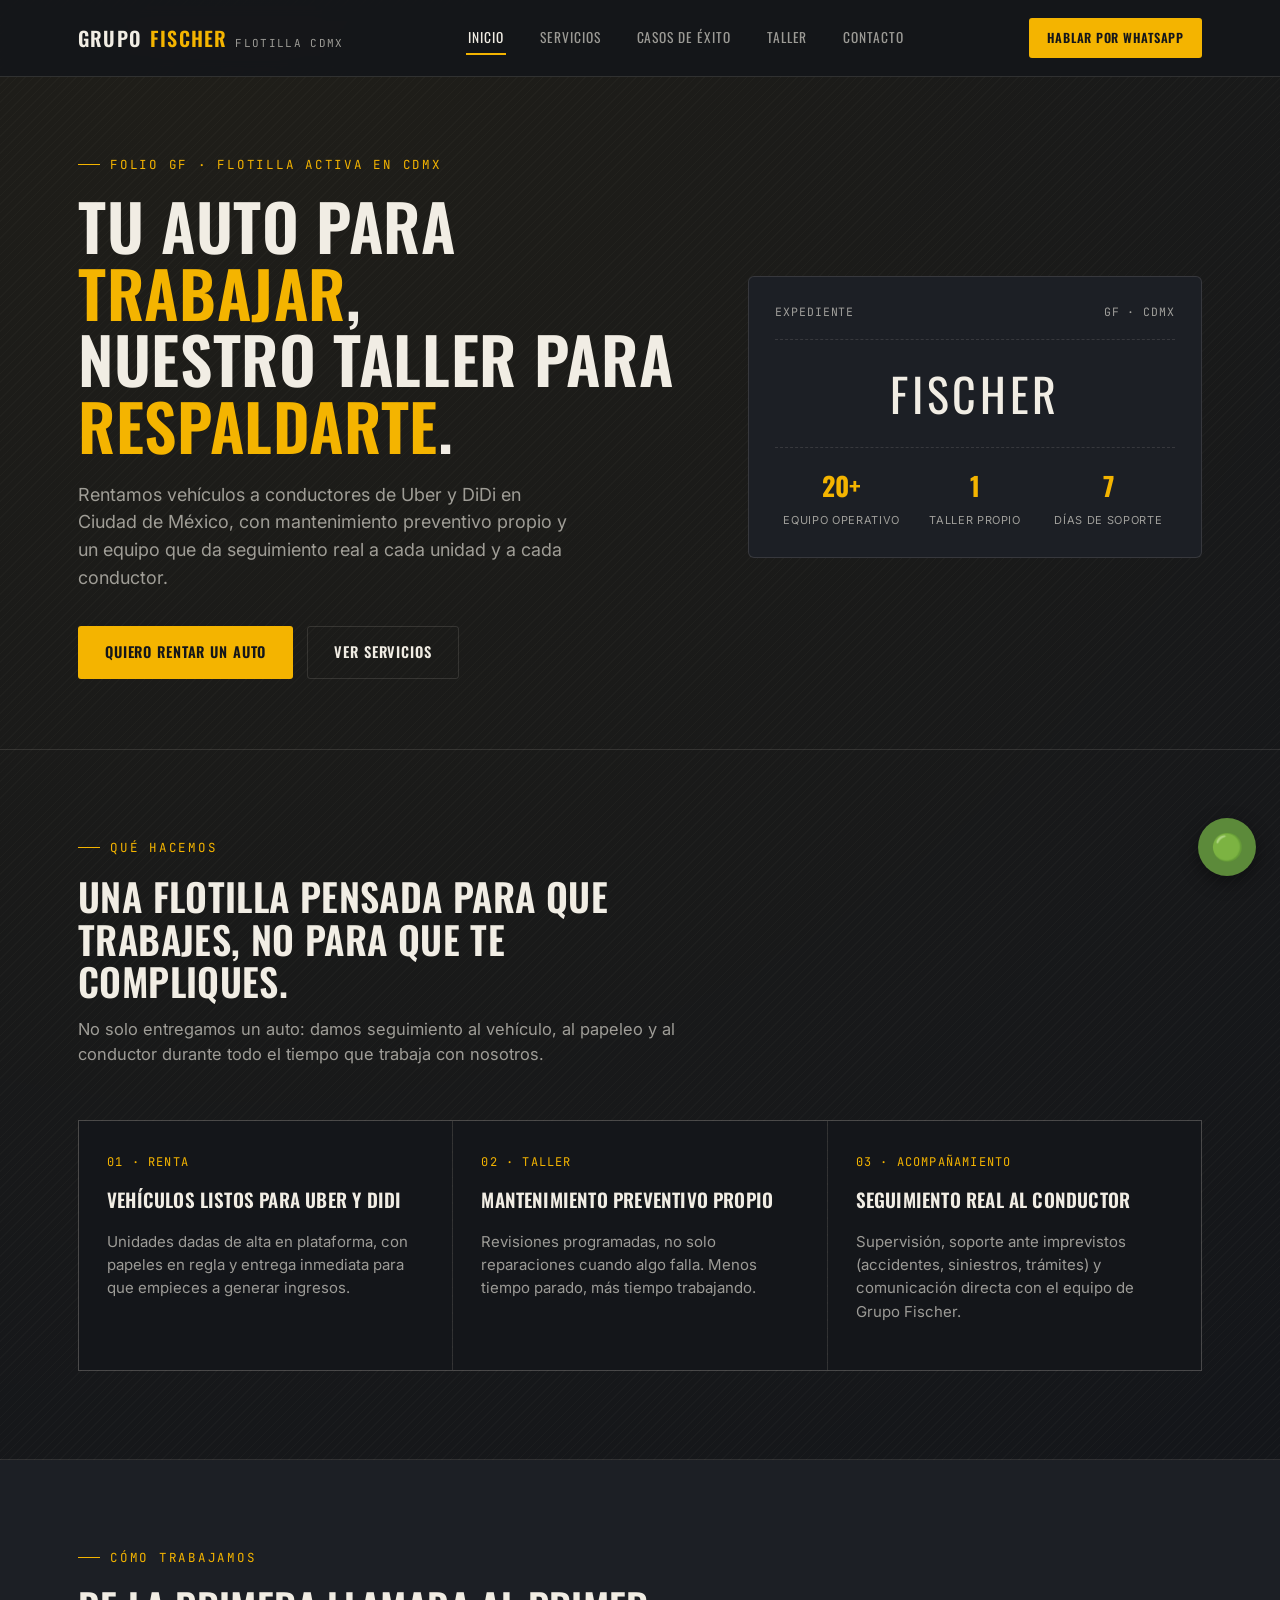
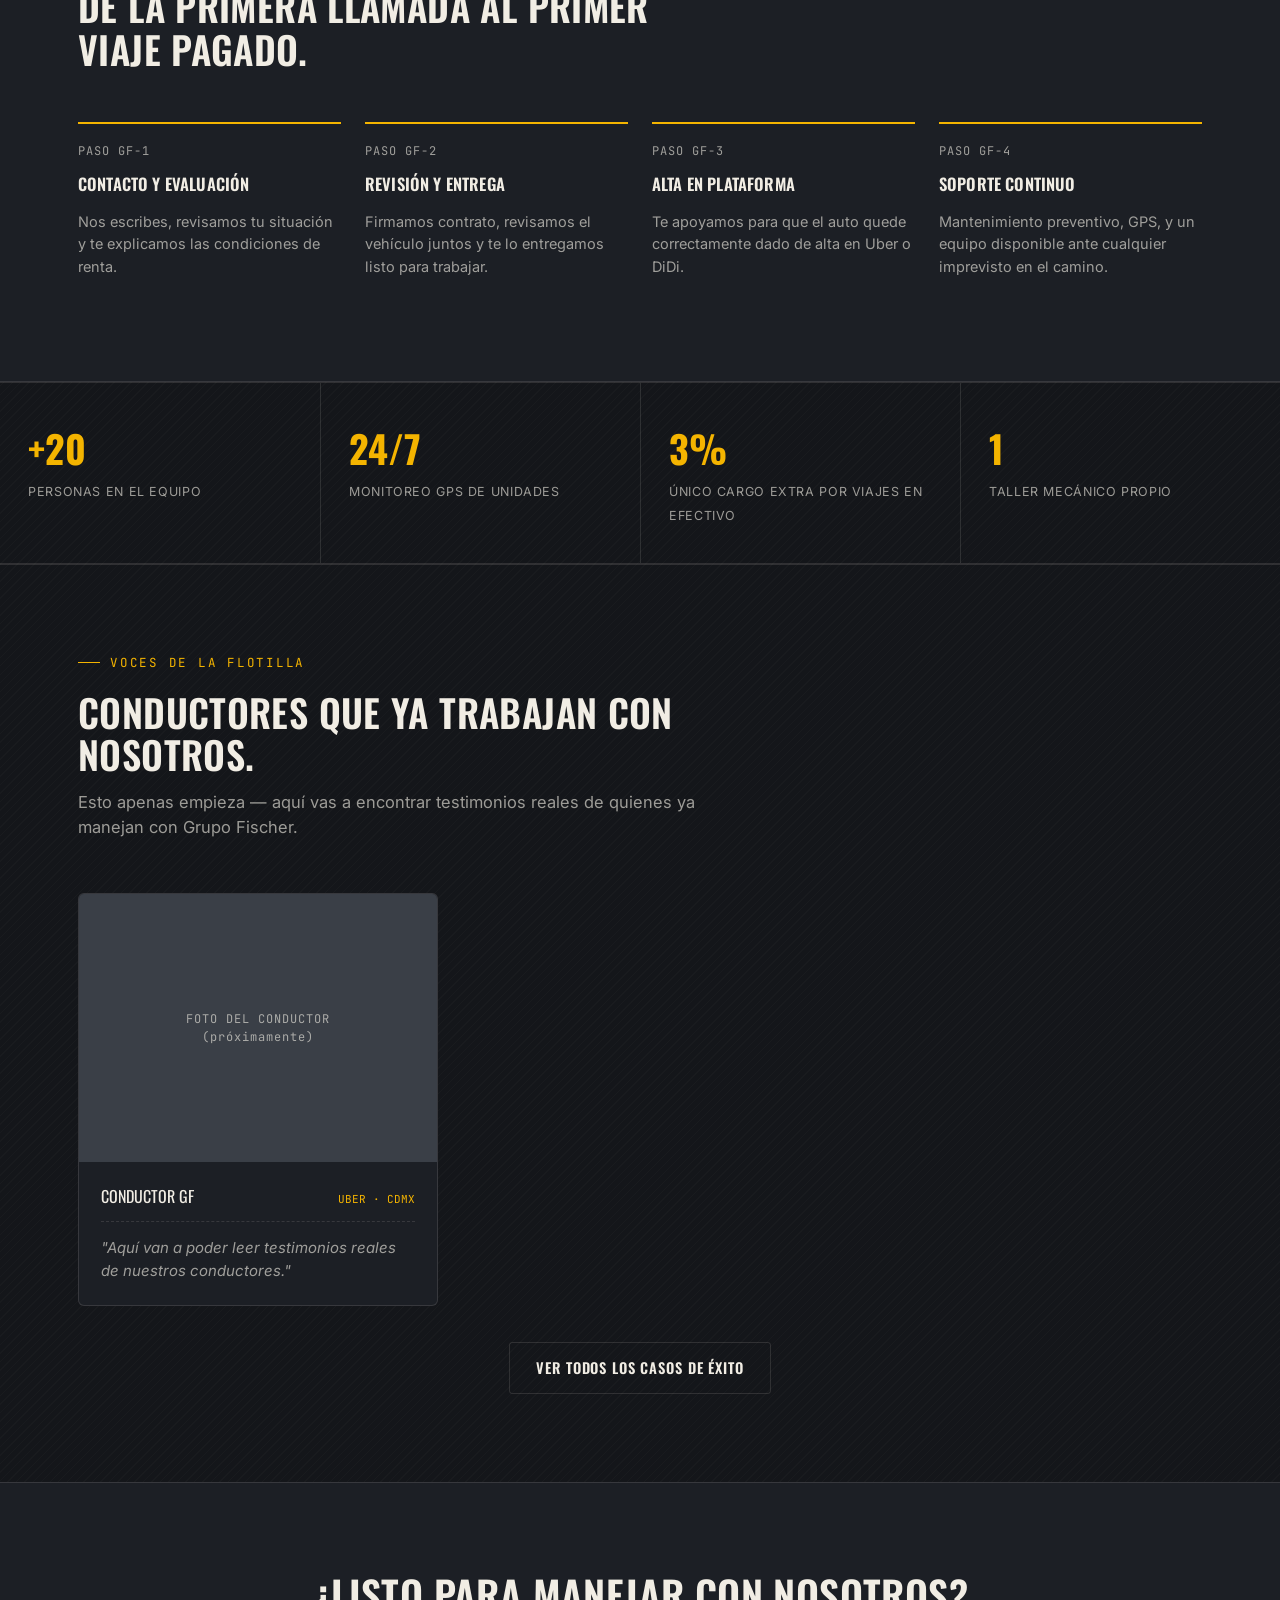
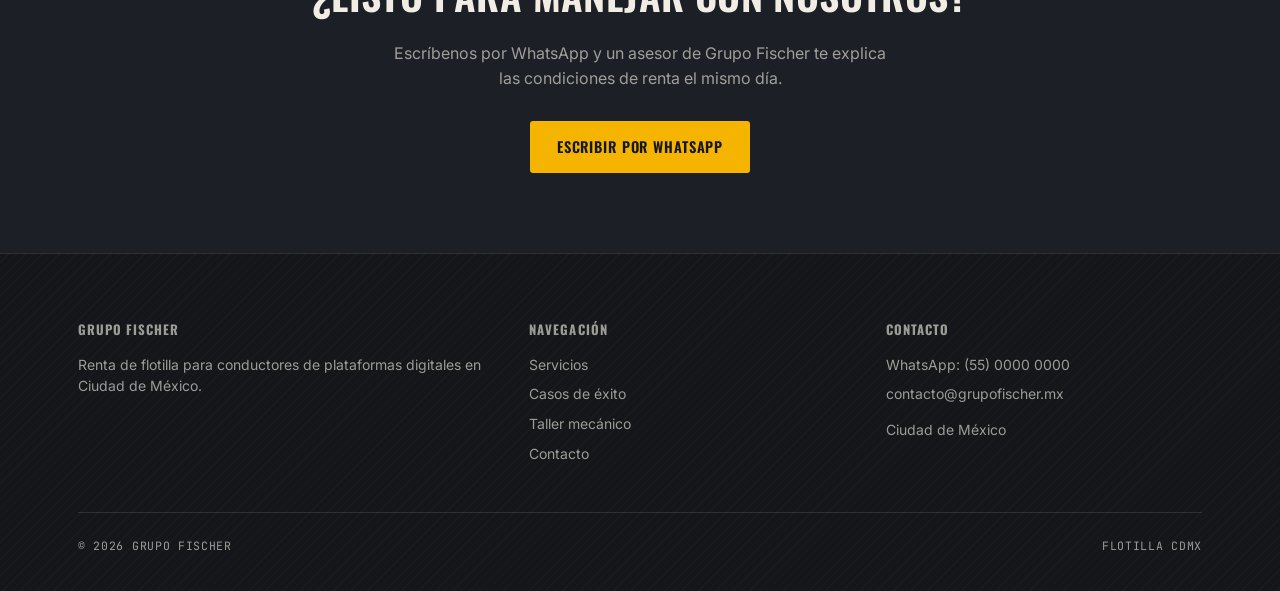
==== index.html @ 579590d5 "Paginas esquema" ====
<!DOCTYPE html>
<html lang="es-MX">
<head>
<meta charset="UTF-8">
<meta name="viewport" content="width=device-width, initial-scale=1.0">
<title>Grupo Fischer — Flotilla para conductores Uber y DiDi en CDMX</title>
<meta name="description" content="Renta de vehículos para conductores de Uber y DiDi en Ciudad de México. Taller mecánico propio, mantenimiento preventivo y acompañamiento real.">
<link rel="preconnect" href="https://fonts.googleapis.com">
<link href="https://fonts.googleapis.com/css2?family=Oswald:wght@500;600;700&family=Inter:wght@400;500;600&family=JetBrains+Mono:wght@400;500&display=swap" rel="stylesheet">
<link rel="stylesheet" href="styles.css">
</head>
<body>

<header class="site-header">
  <div class="wrap">
    <a href="index.html" class="logo">GRUPO <span>FISCHER</span><small>FLOTILLA CDMX</small></a>
    <nav class="main-nav">
      <a href="index.html" aria-current="page">Inicio</a>
      <a href="servicios.html">Servicios</a>
      <a href="casos-exito.html">Casos de éxito</a>
      <a href="taller.html">Taller</a>
      <a href="contacto.html">Contacto</a>
    </nav>
    <div class="nav-cta">
      <a class="btn-wsp-mini" href="https://wa.me/5210000000000" target="_blank" rel="noopener">Hablar por WhatsApp</a>
    </div>
  </div>
</header>

<section class="hero">
  <div class="wrap hero-grid">
    <div>
      <div class="folio">FOLIO GF · FLOTILLA ACTIVA EN CDMX</div>
      <h1>Tu auto para <span class="accent">trabajar</span>,<br>nuestro taller para <span class="accent">respaldarte</span>.</h1>
      <p class="lead">Rentamos vehículos a conductores de Uber y DiDi en Ciudad de México, con mantenimiento preventivo propio y un equipo que da seguimiento real a cada unidad y a cada conductor.</p>
      <div class="hero-cta">
        <a class="btn btn-primario" href="contacto.html">Quiero rentar un auto</a>
        <a class="btn btn-fantasma" href="servicios.html">Ver servicios</a>
      </div>
    </div>
    <div class="placa-visual">
      <div class="placa-top">
        <span>Expediente</span>
        <span>GF · CDMX</span>
      </div>
      <div class="placa-numero">FISCHER</div>
      <div class="placa-stats">
        <div><strong>20+</strong><span>Equipo operativo</span></div>
        <div><strong>1</strong><span>Taller propio</span></div>
        <div><strong>7</strong><span>Días de soporte</span></div>
      </div>
    </div>
  </div>
</section>

<section class="con-borde">
  <div class="wrap">
    <div class="section-head">
      <div class="folio">QUÉ HACEMOS</div>
      <h2>Una flotilla pensada para que trabajes, no para que te compliques.</h2>
      <p>No solo entregamos un auto: damos seguimiento al vehículo, al papeleo y al conductor durante todo el tiempo que trabaja con nosotros.</p>
    </div>
    <div class="grid-servicios">
      <div class="servicio-card">
        <div class="num">01 · RENTA</div>
        <h3>Vehículos listos para Uber y DiDi</h3>
        <p>Unidades dadas de alta en plataforma, con papeles en regla y entrega inmediata para que empieces a generar ingresos.</p>
      </div>
      <div class="servicio-card">
        <div class="num">02 · TALLER</div>
        <h3>Mantenimiento preventivo propio</h3>
        <p>Revisiones programadas, no solo reparaciones cuando algo falla. Menos tiempo parado, más tiempo trabajando.</p>
      </div>
      <div class="servicio-card">
        <div class="num">03 · ACOMPAÑAMIENTO</div>
        <h3>Seguimiento real al conductor</h3>
        <p>Supervisión, soporte ante imprevistos (accidentes, siniestros, trámites) y comunicación directa con el equipo de Grupo Fischer.</p>
      </div>
    </div>
  </div>
</section>

<section class="alt con-borde">
  <div class="wrap">
    <div class="section-head">
      <div class="folio">CÓMO TRABAJAMOS</div>
      <h2>De la primera llamada al primer viaje pagado.</h2>
    </div>
    <div class="pasos">
      <div class="paso">
        <div class="folio-paso">PASO GF-1</div>
        <h3>Contacto y evaluación</h3>
        <p>Nos escribes, revisamos tu situación y te explicamos las condiciones de renta.</p>
      </div>
      <div class="paso">
        <div class="folio-paso">PASO GF-2</div>
        <h3>Revisión y entrega</h3>
        <p>Firmamos contrato, revisamos el vehículo juntos y te lo entregamos listo para trabajar.</p>
      </div>
      <div class="paso">
        <div class="folio-paso">PASO GF-3</div>
        <h3>Alta en plataforma</h3>
        <p>Te apoyamos para que el auto quede correctamente dado de alta en Uber o DiDi.</p>
      </div>
      <div class="paso">
        <div class="folio-paso">PASO GF-4</div>
        <h3>Soporte continuo</h3>
        <p>Mantenimiento preventivo, GPS, y un equipo disponible ante cualquier imprevisto en el camino.</p>
      </div>
    </div>
  </div>
</section>

<section class="con-borde" style="padding:0;">
  <div class="banda-cifras">
    <div><strong>+20</strong><span>Personas en el equipo</span></div>
    <div><strong>24/7</strong><span>Monitoreo GPS de unidades</span></div>
    <div><strong>3%</strong><span>Único cargo extra por viajes en efectivo</span></div>
    <div><strong>1</strong><span>Taller mecánico propio</span></div>
  </div>
</section>

<section>
  <div class="wrap">
    <div class="section-head">
      <div class="folio">VOCES DE LA FLOTILLA</div>
      <h2>Conductores que ya trabajan con nosotros.</h2>
      <p>Esto apenas empieza — aquí vas a encontrar testimonios reales de quienes ya manejan con Grupo Fischer.</p>
    </div>
    <div class="grid-expedientes">
      <div class="expediente">
        <div class="foto">FOTO DEL CONDUCTOR<br>(próximamente)</div>
        <div class="datos">
          <div class="ficha-top">
            <span class="nombre">Conductor GF</span>
            <span class="meta">Uber · CDMX</span>
          </div>
          <blockquote>"Aquí van a poder leer testimonios reales de nuestros conductores."</blockquote>
        </div>
      </div>
    </div>
    <div style="text-align:center; margin-top:36px;">
      <a class="btn btn-fantasma" href="casos-exito.html">Ver todos los casos de éxito</a>
    </div>
  </div>
</section>

<section class="cta-final">
  <div class="wrap">
    <h2>¿Listo para manejar con nosotros?</h2>
    <p>Escríbenos por WhatsApp y un asesor de Grupo Fischer te explica las condiciones de renta el mismo día.</p>
    <a class="btn btn-primario" href="https://wa.me/5210000000000" target="_blank" rel="noopener">Escribir por WhatsApp</a>
  </div>
</section>

<footer class="site-footer">
  <div class="wrap">
    <div class="footer-grid">
      <div>
        <h4>Grupo Fischer</h4>
        <p>Renta de flotilla para conductores de plataformas digitales en Ciudad de México.</p>
      </div>
      <div>
        <h4>Navegación</h4>
        <a href="servicios.html">Servicios</a>
        <a href="casos-exito.html">Casos de éxito</a>
        <a href="taller.html">Taller mecánico</a>
        <a href="contacto.html">Contacto</a>
      </div>
      <div>
        <h4>Contacto</h4>
        <a href="https://wa.me/5210000000000" target="_blank" rel="noopener">WhatsApp: (55) 0000 0000</a>
        <a href="mailto:contacto@grupofischer.mx">contacto@grupofischer.mx</a>
        <p>Ciudad de México</p>
      </div>
    </div>
    <div class="footer-bottom">
      <span>© 2026 Grupo Fischer</span>
      <span>Flotilla CDMX</span>
    </div>
  </div>
</footer>

<a class="wsp-flotante" href="https://wa.me/5210000000000" target="_blank" rel="noopener" aria-label="Escribir por WhatsApp">🟢</a>

</body>
</html>
---- styles.css ----
/* ===== Grupo Fischer — estilos compartidos ===== */

:root{
  --asfalto: #14161A;
  --asfalto-2: #1C1F25;
  --metal: #3A3F47;
  --metal-claro: #565C66;
  --hueso: #F1EDE4;
  --hueso-op: rgba(241,237,228,0.62);
  --amarillo: #F4B400;
  --amarillo-op: rgba(244,180,0,0.14);
  --rojo: #C0392B;
  --verde-ok: #5C8A3A;
  --linea: rgba(241,237,228,0.12);

  --display: "Oswald", "Arial Narrow", sans-serif;
  --body: "Inter", system-ui, sans-serif;
  --mono: "JetBrains Mono", "Courier New", monospace;
}

*{ box-sizing: border-box; }
html{ scroll-behavior: smooth; }

body{
  margin:0;
  background: var(--asfalto);
  color: var(--hueso);
  font-family: var(--body);
  line-height: 1.55;
  -webkit-font-smoothing: antialiased;
}

img{ max-width:100%; display:block; }
a{ color:inherit; text-decoration:none; }

::selection{ background: var(--amarillo); color: var(--asfalto); }

:focus-visible{
  outline: 2px solid var(--amarillo);
  outline-offset: 3px;
}

@media (prefers-reduced-motion: reduce){
  *{ animation-duration: 0.001ms !important; animation-iteration-count: 1 !important; transition-duration: 0.001ms !important; scroll-behavior: auto !important; }
}

.wrap{
  max-width: 1180px;
  margin: 0 auto;
  padding: 0 28px;
}

/* ---------- Textura de fondo tipo asfalto ---------- */
body{
  background-image:
    radial-gradient(circle at 18% 0%, rgba(244,180,0,0.05), transparent 45%),
    repeating-linear-gradient(135deg, rgba(255,255,255,0.018) 0px, rgba(255,255,255,0.018) 1px, transparent 1px, transparent 6px);
}

/* ---------- Header ---------- */
.site-header{
  position: sticky;
  top:0;
  z-index: 50;
  background: rgba(20,22,26,0.88);
  backdrop-filter: blur(8px);
  border-bottom: 1px solid var(--linea);
}
.site-header .wrap{
  display:flex;
  align-items:center;
  justify-content:space-between;
  height: 76px;
}
.logo{
  font-family: var(--display);
  text-transform: uppercase;
  font-size: 20px;
  letter-spacing: 0.06em;
  font-weight: 600;
  display:flex;
  align-items:baseline;
  gap:8px;
}
.logo span{
  color: var(--amarillo);
}
.logo small{
  font-family: var(--mono);
  font-size: 11px;
  color: var(--hueso-op);
  letter-spacing: 0.12em;
  font-weight: 400;
}
nav.main-nav{
  display:flex;
  gap: 32px;
}
nav.main-nav a{
  font-family: var(--display);
  text-transform: uppercase;
  font-size: 13.5px;
  letter-spacing: 0.07em;
  color: var(--hueso-op);
  padding: 6px 2px;
  border-bottom: 2px solid transparent;
  transition: color .15s, border-color .15s;
}
nav.main-nav a:hover,
nav.main-nav a[aria-current="page"]{
  color: var(--hueso);
  border-color: var(--amarillo);
}
.nav-cta{
  display:flex;
  align-items:center;
}
.btn-wsp-mini{
  font-family: var(--display);
  text-transform: uppercase;
  font-size: 12.5px;
  letter-spacing: 0.06em;
  background: var(--amarillo);
  color: var(--asfalto);
  padding: 10px 18px;
  border-radius: 3px;
  font-weight: 600;
  white-space: nowrap;
}
.btn-wsp-mini:hover{ background: #ffc933; }
.nav-toggle{ display:none; }

@media (max-width: 880px){
  nav.main-nav{ display:none; }
  .nav-toggle{
    display:flex;
    background:none;
    border:1px solid var(--linea);
    color: var(--hueso);
    padding: 8px 12px;
    font-family: var(--mono);
    font-size: 12px;
    border-radius: 3px;
  }
}

/* ---------- Botones generales ---------- */
.btn{
  display:inline-flex;
  align-items:center;
  gap:10px;
  font-family: var(--display);
  text-transform: uppercase;
  letter-spacing: 0.06em;
  font-size: 14.5px;
  font-weight: 600;
  padding: 14px 26px;
  border-radius: 3px;
  border: 1px solid transparent;
  cursor:pointer;
}
.btn-primario{
  background: var(--amarillo);
  color: var(--asfalto);
}
.btn-primario:hover{ background: #ffc933; }
.btn-fantasma{
  border-color: var(--linea);
  color: var(--hueso);
  background: transparent;
}
.btn-fantasma:hover{ border-color: var(--hueso-op); }

/* ---------- Eyebrow / folios ---------- */
.folio{
  font-family: var(--mono);
  font-size: 12.5px;
  letter-spacing: 0.14em;
  text-transform: uppercase;
  color: var(--amarillo);
  display:flex;
  align-items:center;
  gap: 10px;
  margin-bottom: 18px;
}
.folio::before{
  content:"";
  width: 22px;
  height: 1px;
  background: var(--amarillo);
}

h1,h2,h3{
  font-family: var(--display);
  text-transform: uppercase;
  letter-spacing: 0.01em;
  margin:0;
  font-weight: 600;
}

/* ---------- Hero tipo placa ---------- */
.hero{
  padding: 78px 0 70px;
  border-bottom: 1px solid var(--linea);
  position:relative;
  overflow:hidden;
}
.hero-grid{
  display:grid;
  grid-template-columns: 1.15fr 0.85fr;
  gap: 56px;
  align-items:center;
}
.hero h1{
  font-size: clamp(38px, 5.4vw, 64px);
  line-height: 1.04;
}
.hero h1 .accent{ color: var(--amarillo); }
.hero p.lead{
  margin-top: 22px;
  font-size: 18px;
  color: var(--hueso-op);
  max-width: 46ch;
}
.hero-cta{
  display:flex;
  gap:14px;
  margin-top: 34px;
  flex-wrap: wrap;
}

.placa-visual{
  background: var(--asfalto-2);
  border: 1px solid var(--linea);
  border-radius: 6px;
  padding: 26px;
  position: relative;
}
.placa-visual .placa-top{
  display:flex;
  justify-content:space-between;
  font-family: var(--mono);
  font-size: 11.5px;
  color: var(--hueso-op);
  letter-spacing: 0.08em;
  margin-bottom: 18px;
  text-transform: uppercase;
}
.placa-numero{
  font-family: var(--display);
  font-size: 46px;
  letter-spacing: 0.08em;
  color: var(--hueso);
  border-top: 1px dashed var(--linea);
  border-bottom: 1px dashed var(--linea);
  padding: 18px 0;
  text-align:center;
}
.placa-stats{
  display:grid;
  grid-template-columns: repeat(3,1fr);
  margin-top: 18px;
  gap: 0;
}
.placa-stats div{
  text-align:center;
  padding: 0 6px;
}
.placa-stats strong{
  display:block;
  font-family: var(--display);
  font-size: 26px;
  color: var(--amarillo);
}
.placa-stats span{
  font-size: 11px;
  text-transform: uppercase;
  letter-spacing: 0.06em;
  color: var(--hueso-op);
}

@media (max-width: 900px){
  .hero-grid{ grid-template-columns: 1fr; }
}

/* ---------- Secciones generales ---------- */
section{ padding: 88px 0; }
section.con-borde{ border-bottom: 1px solid var(--linea); }
.section-head{
  max-width: 640px;
  margin-bottom: 52px;
}
.section-head h2{
  font-size: clamp(28px, 3.4vw, 38px);
  line-height: 1.12;
}
.section-head p{
  color: var(--hueso-op);
  margin-top: 14px;
  font-size: 16.5px;
}
.alt{ background: var(--asfalto-2); }

/* ---------- Tarjetas de servicio ---------- */
.grid-servicios{
  display:grid;
  grid-template-columns: repeat(3, 1fr);
  gap: 1px;
  background: var(--linea);
  border: 1px solid var(--linea);
}
.servicio-card{
  background: var(--asfalto);
  padding: 32px 28px;
}
.servicio-card .num{
  font-family: var(--mono);
  font-size: 12px;
  color: var(--amarillo);
  letter-spacing: 0.1em;
}
.servicio-card h3{
  font-size: 19px;
  margin-top: 14px;
  margin-bottom: 12px;
}
.servicio-card p{
  color: var(--hueso-op);
  font-size: 15px;
}
@media (max-width: 880px){
  .grid-servicios{ grid-template-columns: 1fr; }
}

/* ---------- Proceso / pasos ---------- */
.pasos{
  display:grid;
  grid-template-columns: repeat(4, 1fr);
  gap: 24px;
}
.paso{
  border-top: 2px solid var(--amarillo);
  padding-top: 18px;
}
.paso .folio-paso{
  font-family: var(--mono);
  font-size: 12px;
  color: var(--hueso-op);
  letter-spacing: 0.08em;
}
.paso h3{
  font-size: 16.5px;
  margin: 10px 0 8px;
}
.paso p{ color: var(--hueso-op); font-size: 14.5px; }
@media (max-width: 900px){
  .pasos{ grid-template-columns: 1fr 1fr; }
}
@media (max-width: 560px){
  .pasos{ grid-template-columns: 1fr; }
}

/* ---------- Expedientes / testimonios ---------- */
.grid-expedientes{
  display:grid;
  grid-template-columns: repeat(3, 1fr);
  gap: 22px;
}
.expediente{
  background: var(--asfalto-2);
  border: 1px solid var(--linea);
  border-radius: 6px;
  overflow:hidden;
}
.expediente .foto{
  aspect-ratio: 4/3;
  background: var(--metal);
  display:flex;
  align-items:center;
  justify-content:center;
  color: var(--hueso-op);
  font-family: var(--mono);
  font-size: 12px;
  letter-spacing: 0.08em;
  text-align:center;
  padding: 16px;
}
.expediente .datos{
  padding: 22px;
}
.expediente .ficha-top{
  display:flex;
  justify-content:space-between;
  align-items:baseline;
  border-bottom: 1px dashed var(--linea);
  padding-bottom: 12px;
  margin-bottom: 14px;
}
.expediente .nombre{
  font-family: var(--display);
  text-transform: uppercase;
  font-size: 16px;
}
.expediente .meta{
  font-family: var(--mono);
  font-size: 11px;
  color: var(--amarillo);
  text-transform: uppercase;
}
.expediente blockquote{
  margin:0;
  font-size: 15px;
  color: var(--hueso-op);
  font-style: italic;
}
.expediente .km{
  margin-top: 16px;
  display:flex;
  gap: 18px;
  font-family: var(--mono);
  font-size: 11px;
  color: var(--hueso-op);
  text-transform: uppercase;
}
.expediente .km strong{
  display:block;
  color: var(--hueso);
  font-family: var(--body);
  font-size: 14px;
  text-transform: none;
}
@media (max-width: 980px){
  .grid-expedientes{ grid-template-columns: 1fr 1fr; }
}
@media (max-width: 640px){
  .grid-expedientes{ grid-template-columns: 1fr; }
}

/* ---------- Caja para subir video (placeholder funcional) ---------- */
.caja-video{
  margin-top: 56px;
  border: 1px dashed var(--linea);
  border-radius: 6px;
  padding: 40px;
  display:grid;
  grid-template-columns: 1fr auto;
  gap: 28px;
  align-items:center;
  background: var(--amarillo-op);
}
.caja-video h3{ font-size: 18px; margin-bottom:10px; }
.caja-video p{ color: var(--hueso-op); font-size: 14.5px; max-width: 56ch; }
@media (max-width: 760px){
  .caja-video{ grid-template-columns: 1fr; }
}

/* ---------- Banda de cifras ---------- */
.banda-cifras{
  display:grid;
  grid-template-columns: repeat(4,1fr);
  border-top: 1px solid var(--linea);
  border-bottom: 1px solid var(--linea);
}
.banda-cifras div{
  padding: 36px 28px;
  border-left: 1px solid var(--linea);
}
.banda-cifras div:first-child{ border-left:none; }
.banda-cifras strong{
  display:block;
  font-family: var(--display);
  font-size: 38px;
  color: var(--amarillo);
}
.banda-cifras span{
  font-size: 12.5px;
  text-transform: uppercase;
  letter-spacing: 0.05em;
  color: var(--hueso-op);
}
@media (max-width: 880px){
  .banda-cifras{ grid-template-columns: 1fr 1fr; }
  .banda-cifras div:nth-child(odd){ border-left:none; }
}

/* ---------- Niveles de taller ---------- */
.niveles-taller{
  display:flex;
  flex-direction:column;
  border: 1px solid var(--linea);
  border-radius: 6px;
  overflow: hidden;
}
.nivel{
  display:grid;
  grid-template-columns: 140px 1fr 1fr;
  gap: 24px;
  padding: 26px 28px;
  border-bottom: 1px solid var(--linea);
  align-items:start;
}
.nivel:last-child{ border-bottom:none; }
.nivel .codigo{
  font-family: var(--mono);
  color: var(--amarillo);
  font-size: 13px;
  letter-spacing: 0.08em;
}
.nivel h3{ font-size: 16.5px; margin-bottom: 6px; }
.nivel p{ color: var(--hueso-op); font-size: 14.5px; }
@media (max-width: 760px){
  .nivel{ grid-template-columns: 1fr; gap:8px; }
}

/* ---------- CTA final ---------- */
.cta-final{
  background: var(--asfalto-2);
  border-top: 1px solid var(--linea);
  padding: 80px 0;
  text-align:center;
}
.cta-final h2{ font-size: clamp(26px,4vw,40px); }
.cta-final p{ color: var(--hueso-op); margin: 16px auto 30px; max-width: 50ch; }

/* ---------- Footer ---------- */
footer.site-footer{
  border-top: 1px solid var(--linea);
  padding: 48px 0 36px;
}
.footer-grid{
  display:grid;
  grid-template-columns: 1.3fr 1fr 1fr;
  gap: 40px;
}
.footer-grid h4{
  font-family: var(--display);
  text-transform: uppercase;
  font-size: 13px;
  letter-spacing: 0.08em;
  color: var(--hueso-op);
  margin-bottom: 14px;
}
.footer-grid p, .footer-grid a{
  font-size: 14px;
  color: var(--hueso-op);
  display:block;
  margin-bottom: 8px;
}
.footer-grid a:hover{ color: var(--amarillo); }
.footer-bottom{
  margin-top: 40px;
  padding-top: 24px;
  border-top: 1px solid var(--linea);
  display:flex;
  justify-content:space-between;
  font-family: var(--mono);
  font-size: 11.5px;
  color: var(--hueso-op);
  text-transform: uppercase;
  letter-spacing: 0.06em;
}
@media (max-width: 760px){
  .footer-grid{ grid-template-columns: 1fr; }
  .footer-bottom{ flex-direction:column; gap:8px; }
}

/* ---------- Botón WhatsApp flotante ---------- */
.wsp-flotante{
  position: fixed;
  bottom: 24px;
  right: 24px;
  background: var(--verde-ok);
  color: #fff;
  width: 58px;
  height:58px;
  border-radius: 50%;
  display:flex;
  align-items:center;
  justify-content:center;
  box-shadow: 0 6px 18px rgba(0,0,0,0.4);
  z-index: 60;
  font-size: 26px;
}
.wsp-flotante:hover{ filter: brightness(1.08); }

/* ---------- Formulario contacto ---------- */
.form-contacto{
  display:grid;
  gap: 18px;
  max-width: 560px;
}
.campo{ display:flex; flex-direction:column; gap:8px; }
.campo label{
  font-family: var(--mono);
  font-size: 11.5px;
  text-transform: uppercase;
  letter-spacing: 0.08em;
  color: var(--hueso-op);
}
.campo input, .campo select, .campo textarea{
  background: var(--asfalto-2);
  border: 1px solid var(--linea);
  border-radius: 3px;
  padding: 13px 14px;
  color: var(--hueso);
  font-family: var(--body);
  font-size: 15px;
}
.campo input:focus, .campo select:focus, .campo textarea:focus{
  border-color: var(--amarillo);
}
.campo textarea{ resize: vertical; min-height: 110px; }

.dos-col{
  display:grid;
  grid-template-columns: 1fr 1fr;
  gap: 56px;
  align-items:start;
}
@media (max-width: 880px){
  .dos-col{ grid-template-columns: 1fr; gap: 40px; }
}

.lista-check{
  list-style:none;
  margin: 0; padding:0;
  display:grid;
  gap: 14px;
}
.lista-check li{
  display:flex;
  gap: 12px;
  font-size: 15px;
  color: var(--hueso-op);
}
.lista-check li::before{
  content:"✓";
  color: var(--amarillo);
  font-weight:700;
  flex-shrink:0;
}

.mini-mapa{
  border: 1px solid var(--linea);
  border-radius: 6px;
  background: var(--asfalto-2);
  padding: 22px;
  font-family: var(--mono);
  font-size: 13px;
  color: var(--hueso-op);
}
.mini-mapa strong{ color: var(--hueso); display:block; margin-bottom: 6px; font-family: var(--body); font-size: 15px;}
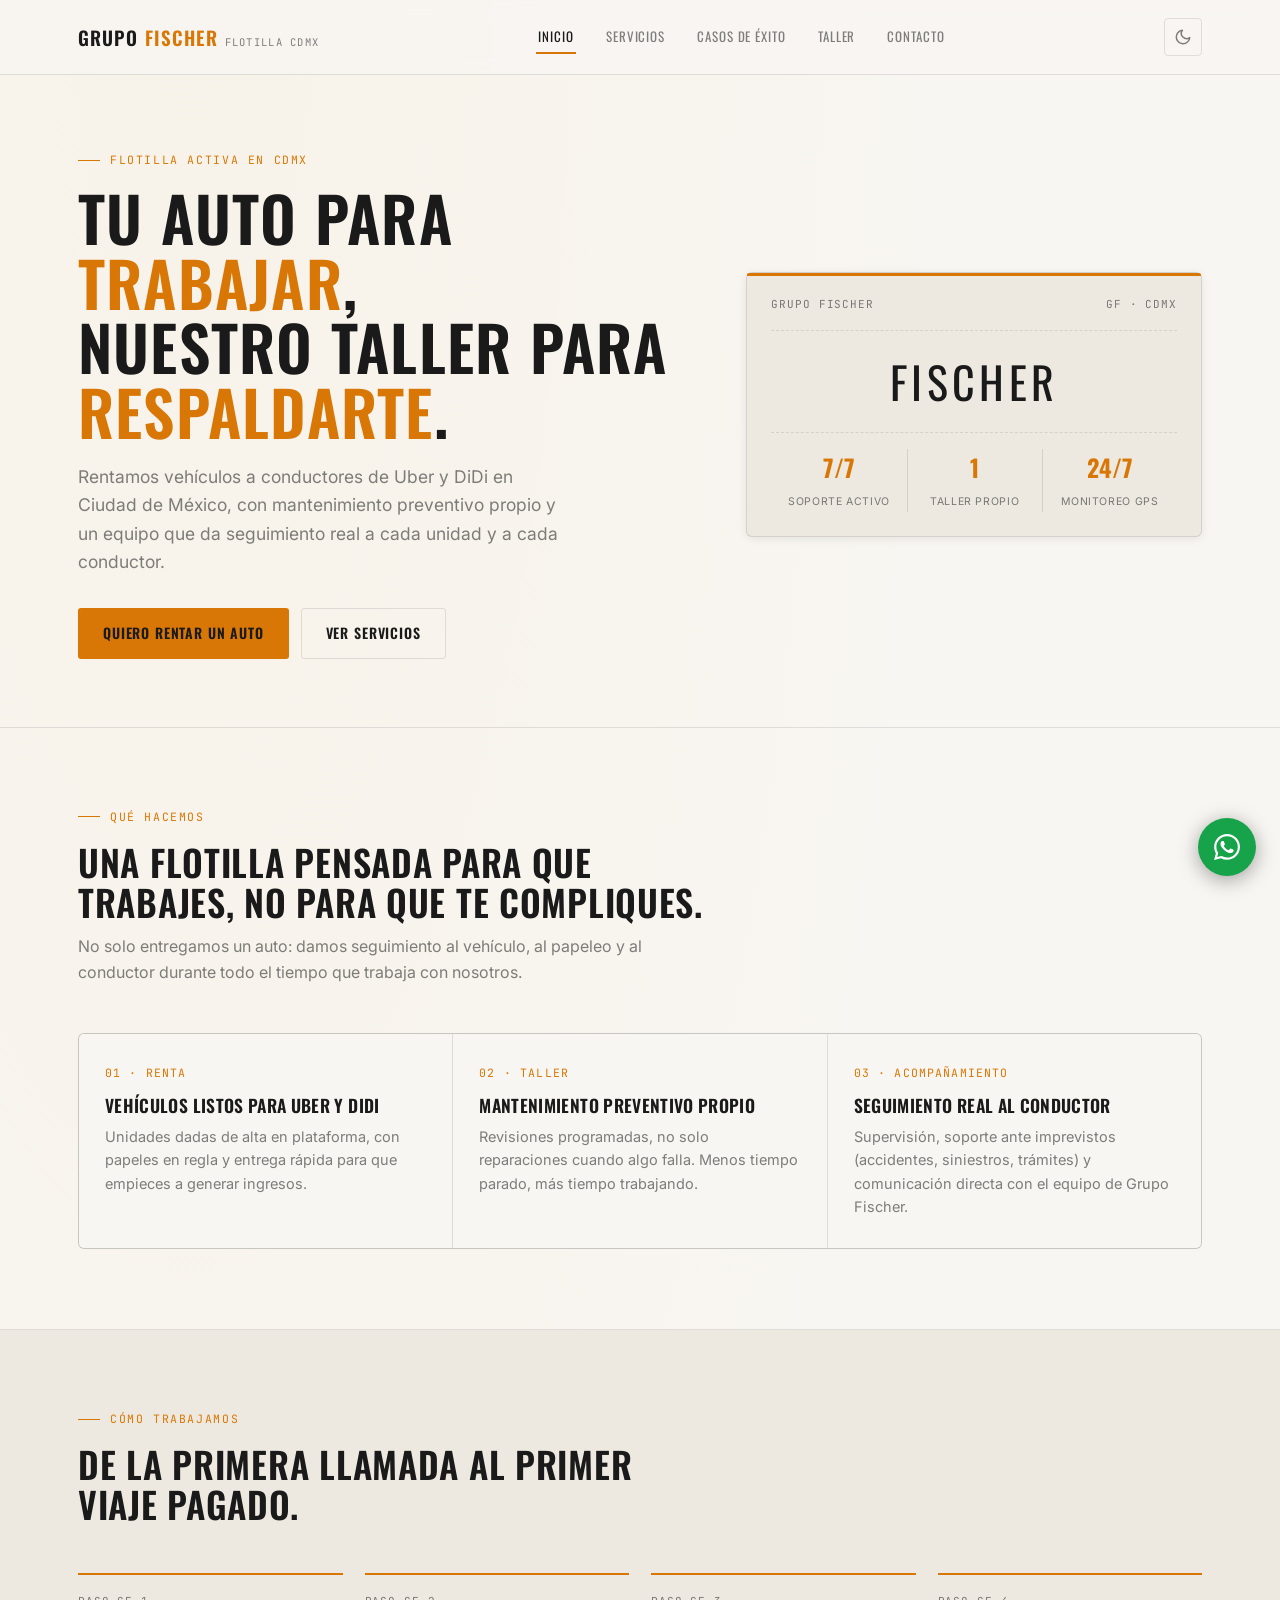
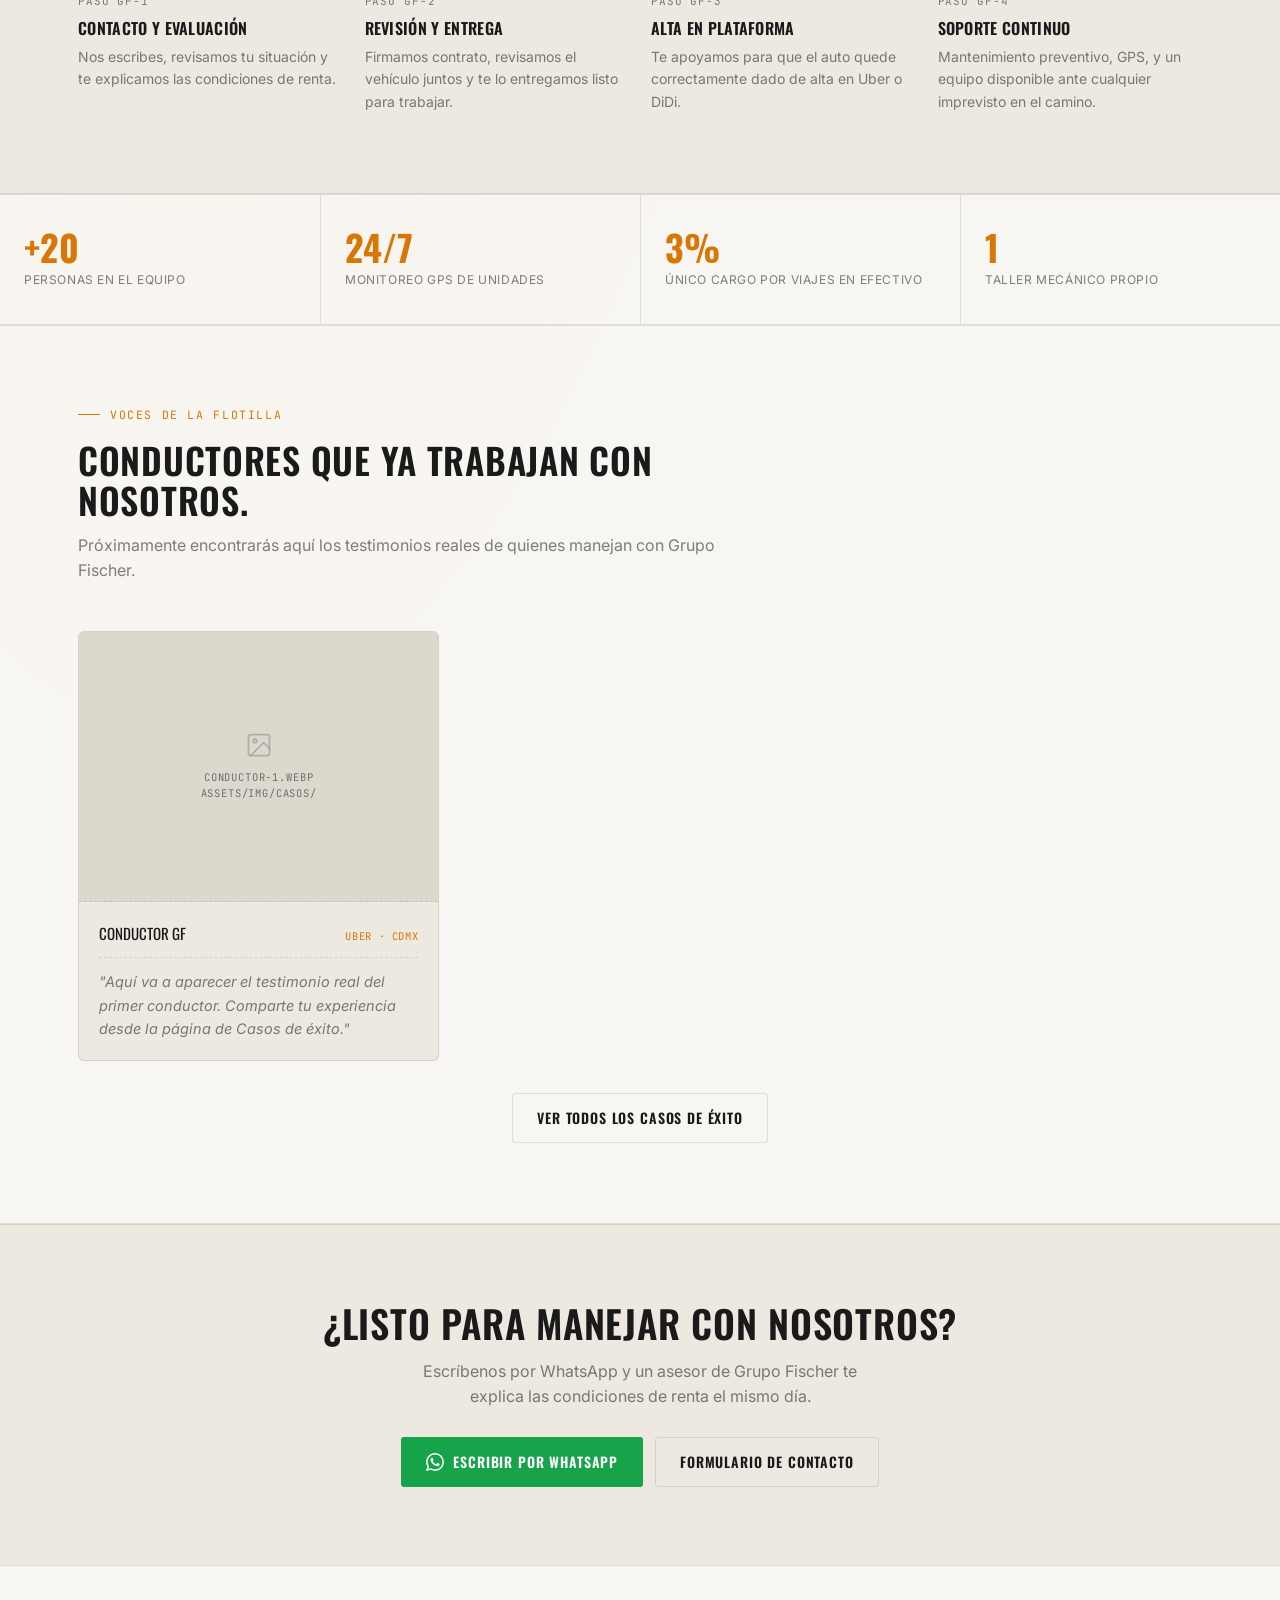
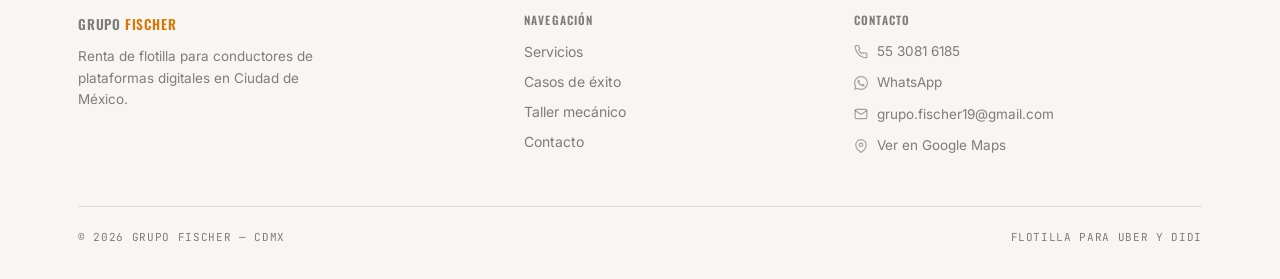
==== commit 5354a4f9: "feat: sitio completo para producción — rediseño, tema claro/oscuro, menú, SEO y Cloudflare - Rediseñ" ====
--- a/index.html
+++ b/index.html
@@ -1,187 +1,276 @@
 <!DOCTYPE html>
-<html lang="es-MX">
+<html lang="es-MX" data-theme="dark">
 <head>
 <meta charset="UTF-8">
 <meta name="viewport" content="width=device-width, initial-scale=1.0">
 <title>Grupo Fischer — Flotilla para conductores Uber y DiDi en CDMX</title>
-<meta name="description" content="Renta de vehículos para conductores de Uber y DiDi en Ciudad de México. Taller mecánico propio, mantenimiento preventivo y acompañamiento real.">
+<meta name="description" content="Renta de vehículos para conductores de Uber y DiDi en Ciudad de México. Taller mecánico propio, mantenimiento preventivo y acompañamiento real a cada conductor.">
+<!-- Open Graph -->
+<meta property="og:title"       content="Grupo Fischer — Flotilla para conductores Uber y DiDi en CDMX">
+<meta property="og:description" content="Renta de vehículos para conductores de Uber y DiDi en Ciudad de México. Taller propio, soporte 7 días y acompañamiento real.">
+<meta property="og:type"        content="website">
+<meta property="og:locale"      content="es_MX">
+<!-- TODO: Reemplaza TU-DOMINIO.com con tu dominio real una vez que lo configures en Cloudflare -->
+<meta property="og:url"         content="https://TU-DOMINIO.com/">
+<meta property="og:image"       content="https://TU-DOMINIO.com/assets/img/hero/flotilla-grupo-fischer.webp">
+<link rel="canonical"           href="https://TU-DOMINIO.com/">
+<!-- Favicon -->
+<link rel="icon" href="assets/img/logo/favicon.svg" type="image/svg+xml">
+<!-- Fonts -->
 <link rel="preconnect" href="https://fonts.googleapis.com">
+<link rel="preconnect" href="https://fonts.gstatic.com" crossorigin>
 <link href="https://fonts.googleapis.com/css2?family=Oswald:wght@500;600;700&family=Inter:wght@400;500;600&family=JetBrains+Mono:wght@400;500&display=swap" rel="stylesheet">
-<link rel="stylesheet" href="styles.css">
+<!-- Aplicar tema antes de pintar para evitar flash -->
+<script>
+  (function(){var t=localStorage.getItem('gf-tema');if(t)document.documentElement.setAttribute('data-theme',t);else if(window.matchMedia('(prefers-color-scheme: light)').matches)document.documentElement.setAttribute('data-theme','light');}());
+</script>
+<link rel="stylesheet" href="assets/css/styles.css">
 </head>
 <body>
 
+<!-- =============================================
+     DATOS DE CONTACTO — editar aquí si cambian
+     Tel:      55 3081 6185  |  tel:+525530816185
+     WhatsApp: https://wa.me/525530816185
+               (alternativa: https://wa.me/5215530816185)
+     Correo:   grupo.fischer19@gmail.com
+     Maps:     https://maps.app.goo.gl/NrhEzaXPWLWb828k8
+     ============================================= -->
+
+<a class="skip-link" href="#main">Ir al contenido principal</a>
+
 <header class="site-header">
   <div class="wrap">
-    <a href="index.html" class="logo">GRUPO <span>FISCHER</span><small>FLOTILLA CDMX</small></a>
-    <nav class="main-nav">
+    <a href="index.html" class="logo" aria-label="Grupo Fischer — página de inicio">
+      GRUPO <span>FISCHER</span><small>FLOTILLA CDMX</small>
+    </a>
+    <nav class="main-nav" id="main-nav" aria-label="Navegación principal">
       <a href="index.html" aria-current="page">Inicio</a>
       <a href="servicios.html">Servicios</a>
       <a href="casos-exito.html">Casos de éxito</a>
       <a href="taller.html">Taller</a>
       <a href="contacto.html">Contacto</a>
     </nav>
-    <div class="nav-cta">
-      <a class="btn-wsp-mini" href="https://wa.me/5210000000000" target="_blank" rel="noopener">Hablar por WhatsApp</a>
+    <div class="header-actions">
+      <button class="theme-toggle" id="theme-toggle" aria-label="Cambiar a tema claro" title="Cambiar a tema claro">
+        <svg class="icon-sun" width="18" height="18" viewBox="0 0 24 24" fill="none" stroke="currentColor" stroke-width="2" stroke-linecap="round" stroke-linejoin="round" aria-hidden="true"><circle cx="12" cy="12" r="5"/><line x1="12" y1="1" x2="12" y2="3"/><line x1="12" y1="21" x2="12" y2="23"/><line x1="4.22" y1="4.22" x2="5.64" y2="5.64"/><line x1="18.36" y1="18.36" x2="19.78" y2="19.78"/><line x1="1" y1="12" x2="3" y2="12"/><line x1="21" y1="12" x2="23" y2="12"/><line x1="4.22" y1="19.78" x2="5.64" y2="18.36"/><line x1="18.36" y1="5.64" x2="19.78" y2="4.22"/></svg>
+        <svg class="icon-moon" width="18" height="18" viewBox="0 0 24 24" fill="none" stroke="currentColor" stroke-width="2" stroke-linecap="round" stroke-linejoin="round" aria-hidden="true"><path d="M21 12.79A9 9 0 1 1 11.21 3 7 7 0 0 0 21 12.79z"/></svg>
+      </button>
+      <a class="btn-wsp-mini" href="https://wa.me/525530816185" target="_blank" rel="noopener noreferrer">WhatsApp</a>
+      <button class="nav-toggle" id="nav-toggle" aria-expanded="false" aria-controls="main-nav" aria-label="Abrir menú de navegación">
+        <span></span><span></span><span></span>
+      </button>
     </div>
   </div>
 </header>
 
-<section class="hero">
-  <div class="wrap hero-grid">
-    <div>
-      <div class="folio">FOLIO GF · FLOTILLA ACTIVA EN CDMX</div>
-      <h1>Tu auto para <span class="accent">trabajar</span>,<br>nuestro taller para <span class="accent">respaldarte</span>.</h1>
-      <p class="lead">Rentamos vehículos a conductores de Uber y DiDi en Ciudad de México, con mantenimiento preventivo propio y un equipo que da seguimiento real a cada unidad y a cada conductor.</p>
-      <div class="hero-cta">
-        <a class="btn btn-primario" href="contacto.html">Quiero rentar un auto</a>
-        <a class="btn btn-fantasma" href="servicios.html">Ver servicios</a>
-      </div>
-    </div>
-    <div class="placa-visual">
-      <div class="placa-top">
-        <span>Expediente</span>
-        <span>GF · CDMX</span>
-      </div>
-      <div class="placa-numero">FISCHER</div>
-      <div class="placa-stats">
-        <div><strong>20+</strong><span>Equipo operativo</span></div>
-        <div><strong>1</strong><span>Taller propio</span></div>
-        <div><strong>7</strong><span>Días de soporte</span></div>
-      </div>
-    </div>
-  </div>
-</section>
-
-<section class="con-borde">
-  <div class="wrap">
-    <div class="section-head">
-      <div class="folio">QUÉ HACEMOS</div>
-      <h2>Una flotilla pensada para que trabajes, no para que te compliques.</h2>
-      <p>No solo entregamos un auto: damos seguimiento al vehículo, al papeleo y al conductor durante todo el tiempo que trabaja con nosotros.</p>
-    </div>
-    <div class="grid-servicios">
-      <div class="servicio-card">
-        <div class="num">01 · RENTA</div>
-        <h3>Vehículos listos para Uber y DiDi</h3>
-        <p>Unidades dadas de alta en plataforma, con papeles en regla y entrega inmediata para que empieces a generar ingresos.</p>
-      </div>
-      <div class="servicio-card">
-        <div class="num">02 · TALLER</div>
-        <h3>Mantenimiento preventivo propio</h3>
-        <p>Revisiones programadas, no solo reparaciones cuando algo falla. Menos tiempo parado, más tiempo trabajando.</p>
-      </div>
-      <div class="servicio-card">
-        <div class="num">03 · ACOMPAÑAMIENTO</div>
-        <h3>Seguimiento real al conductor</h3>
-        <p>Supervisión, soporte ante imprevistos (accidentes, siniestros, trámites) y comunicación directa con el equipo de Grupo Fischer.</p>
-      </div>
-    </div>
-  </div>
-</section>
-
-<section class="alt con-borde">
-  <div class="wrap">
-    <div class="section-head">
-      <div class="folio">CÓMO TRABAJAMOS</div>
-      <h2>De la primera llamada al primer viaje pagado.</h2>
-    </div>
-    <div class="pasos">
-      <div class="paso">
-        <div class="folio-paso">PASO GF-1</div>
-        <h3>Contacto y evaluación</h3>
-        <p>Nos escribes, revisamos tu situación y te explicamos las condiciones de renta.</p>
-      </div>
-      <div class="paso">
-        <div class="folio-paso">PASO GF-2</div>
-        <h3>Revisión y entrega</h3>
-        <p>Firmamos contrato, revisamos el vehículo juntos y te lo entregamos listo para trabajar.</p>
-      </div>
-      <div class="paso">
-        <div class="folio-paso">PASO GF-3</div>
-        <h3>Alta en plataforma</h3>
-        <p>Te apoyamos para que el auto quede correctamente dado de alta en Uber o DiDi.</p>
-      </div>
-      <div class="paso">
-        <div class="folio-paso">PASO GF-4</div>
-        <h3>Soporte continuo</h3>
-        <p>Mantenimiento preventivo, GPS, y un equipo disponible ante cualquier imprevisto en el camino.</p>
-      </div>
-    </div>
-  </div>
-</section>
-
-<section class="con-borde" style="padding:0;">
-  <div class="banda-cifras">
-    <div><strong>+20</strong><span>Personas en el equipo</span></div>
-    <div><strong>24/7</strong><span>Monitoreo GPS de unidades</span></div>
-    <div><strong>3%</strong><span>Único cargo extra por viajes en efectivo</span></div>
-    <div><strong>1</strong><span>Taller mecánico propio</span></div>
-  </div>
-</section>
-
-<section>
-  <div class="wrap">
-    <div class="section-head">
-      <div class="folio">VOCES DE LA FLOTILLA</div>
-      <h2>Conductores que ya trabajan con nosotros.</h2>
-      <p>Esto apenas empieza — aquí vas a encontrar testimonios reales de quienes ya manejan con Grupo Fischer.</p>
-    </div>
-    <div class="grid-expedientes">
-      <div class="expediente">
-        <div class="foto">FOTO DEL CONDUCTOR<br>(próximamente)</div>
-        <div class="datos">
-          <div class="ficha-top">
-            <span class="nombre">Conductor GF</span>
-            <span class="meta">Uber · CDMX</span>
-          </div>
-          <blockquote>"Aquí van a poder leer testimonios reales de nuestros conductores."</blockquote>
-        </div>
-      </div>
-    </div>
-    <div style="text-align:center; margin-top:36px;">
-      <a class="btn btn-fantasma" href="casos-exito.html">Ver todos los casos de éxito</a>
-    </div>
-  </div>
-</section>
-
-<section class="cta-final">
-  <div class="wrap">
-    <h2>¿Listo para manejar con nosotros?</h2>
-    <p>Escríbenos por WhatsApp y un asesor de Grupo Fischer te explica las condiciones de renta el mismo día.</p>
-    <a class="btn btn-primario" href="https://wa.me/5210000000000" target="_blank" rel="noopener">Escribir por WhatsApp</a>
-  </div>
-</section>
+<main id="main">
+
+  <!-- HERO -->
+  <section class="hero con-borde">
+    <div class="wrap hero-grid">
+      <div>
+        <div class="folio">FLOTILLA ACTIVA EN CDMX</div>
+        <h1>Tu auto para <span class="accent">trabajar</span>,<br>nuestro taller para <span class="accent">respaldarte</span>.</h1>
+        <p class="lead">Rentamos vehículos a conductores de Uber y DiDi en Ciudad de México, con mantenimiento preventivo propio y un equipo que da seguimiento real a cada unidad y a cada conductor.</p>
+        <div class="hero-cta">
+          <a class="btn btn-primario" href="contacto.html">Quiero rentar un auto</a>
+          <a class="btn btn-fantasma" href="servicios.html">Ver servicios</a>
+        </div>
+      </div>
+      <div class="placa-visual">
+        <div class="placa-top">
+          <span>Grupo Fischer</span>
+          <span>GF · CDMX</span>
+        </div>
+        <div class="placa-numero">FISCHER</div>
+        <div class="placa-stats">
+          <div>
+            <strong>7/7</strong>
+            <span>Soporte activo</span>
+          </div>
+          <div>
+            <strong>1</strong>
+            <span>Taller propio</span>
+          </div>
+          <div>
+            <strong>24/7</strong>
+            <span>Monitoreo GPS</span>
+          </div>
+        </div>
+      </div>
+    </div>
+  </section>
+
+  <!-- QUÉ HACEMOS -->
+  <section class="seccion con-borde">
+    <div class="wrap">
+      <div class="section-head">
+        <div class="folio">QUÉ HACEMOS</div>
+        <h2>Una flotilla pensada para que trabajes, no para que te compliques.</h2>
+        <p>No solo entregamos un auto: damos seguimiento al vehículo, al papeleo y al conductor durante todo el tiempo que trabaja con nosotros.</p>
+      </div>
+      <div class="grid-servicios">
+        <div class="servicio-card">
+          <div class="num">01 · RENTA</div>
+          <h3>Vehículos listos para Uber y DiDi</h3>
+          <p>Unidades dadas de alta en plataforma, con papeles en regla y entrega rápida para que empieces a generar ingresos.</p>
+        </div>
+        <div class="servicio-card">
+          <div class="num">02 · TALLER</div>
+          <h3>Mantenimiento preventivo propio</h3>
+          <p>Revisiones programadas, no solo reparaciones cuando algo falla. Menos tiempo parado, más tiempo trabajando.</p>
+        </div>
+        <div class="servicio-card">
+          <div class="num">03 · ACOMPAÑAMIENTO</div>
+          <h3>Seguimiento real al conductor</h3>
+          <p>Supervisión, soporte ante imprevistos (accidentes, siniestros, trámites) y comunicación directa con el equipo de Grupo Fischer.</p>
+        </div>
+      </div>
+    </div>
+  </section>
+
+  <!-- CÓMO TRABAJAMOS -->
+  <section class="seccion alt con-borde">
+    <div class="wrap">
+      <div class="section-head">
+        <div class="folio">CÓMO TRABAJAMOS</div>
+        <h2>De la primera llamada al primer viaje pagado.</h2>
+      </div>
+      <div class="pasos">
+        <div class="paso">
+          <div class="paso-num">PASO GF-1</div>
+          <h3>Contacto y evaluación</h3>
+          <p>Nos escribes, revisamos tu situación y te explicamos las condiciones de renta.</p>
+        </div>
+        <div class="paso">
+          <div class="paso-num">PASO GF-2</div>
+          <h3>Revisión y entrega</h3>
+          <p>Firmamos contrato, revisamos el vehículo juntos y te lo entregamos listo para trabajar.</p>
+        </div>
+        <div class="paso">
+          <div class="paso-num">PASO GF-3</div>
+          <h3>Alta en plataforma</h3>
+          <p>Te apoyamos para que el auto quede correctamente dado de alta en Uber o DiDi.</p>
+        </div>
+        <div class="paso">
+          <div class="paso-num">PASO GF-4</div>
+          <h3>Soporte continuo</h3>
+          <p>Mantenimiento preventivo, GPS, y un equipo disponible ante cualquier imprevisto en el camino.</p>
+        </div>
+      </div>
+    </div>
+  </section>
+
+  <!-- CIFRAS -->
+  <section class="con-borde" style="padding:0;">
+    <div class="banda-cifras">
+      <div><strong>+20</strong><span>Personas en el equipo</span></div>
+      <div><strong>24/7</strong><span>Monitoreo GPS de unidades</span></div>
+      <div><strong>3%</strong><span>Único cargo por viajes en efectivo</span></div>
+      <div><strong>1</strong><span>Taller mecánico propio</span></div>
+    </div>
+  </section>
+
+  <!-- TESTIMONIOS -->
+  <section class="seccion con-borde">
+    <div class="wrap">
+      <div class="section-head">
+        <div class="folio">VOCES DE LA FLOTILLA</div>
+        <h2>Conductores que ya trabajan con nosotros.</h2>
+        <p>Próximamente encontrarás aquí los testimonios reales de quienes manejan con Grupo Fischer.</p>
+      </div>
+      <div class="grid-expedientes">
+        <!-- TODO: Reemplazar con testimonios reales cuando los tengas.
+             Coloca fotos en: assets/img/casos/conductor-1.webp, conductor-2.webp, etc.
+             Sustituye el div.img-ph por: <img src="assets/img/casos/conductor-1.webp" alt="Conductor GF — [nombre]" loading="lazy">  -->
+        <div class="expediente">
+          <div class="img-ph" role="img" aria-label="Foto del conductor — pendiente">
+            <svg width="28" height="28" viewBox="0 0 24 24" fill="none" stroke="currentColor" stroke-width="1.5" stroke-linecap="round" stroke-linejoin="round" aria-hidden="true"><rect x="3" y="3" width="18" height="18" rx="2"/><circle cx="8.5" cy="8.5" r="1.5"/><polyline points="21 15 16 10 5 21"/></svg>
+            <span>conductor-1.webp<br>assets/img/casos/</span>
+          </div>
+          <div class="datos">
+            <div class="ficha-top">
+              <span class="nombre">Conductor GF</span>
+              <span class="meta">Uber · CDMX</span>
+            </div>
+            <blockquote>"Aquí va a aparecer el testimonio real del primer conductor. Comparte tu experiencia desde la página de Casos de éxito."</blockquote>
+          </div>
+        </div>
+      </div>
+      <div style="text-align:center; margin-top:32px;">
+        <a class="btn btn-fantasma" href="casos-exito.html">Ver todos los casos de éxito</a>
+      </div>
+    </div>
+  </section>
+
+  <!-- CTA FINAL -->
+  <section class="cta-final">
+    <div class="wrap">
+      <h2>¿Listo para manejar con nosotros?</h2>
+      <p>Escríbenos por WhatsApp y un asesor de Grupo Fischer te explica las condiciones de renta el mismo día.</p>
+      <div class="cta-btns">
+        <a class="btn btn-wsp" href="https://wa.me/525530816185" target="_blank" rel="noopener noreferrer">
+          <svg width="18" height="18" viewBox="0 0 24 24" fill="currentColor" aria-hidden="true"><path d="M17.472 14.382c-.297-.149-1.758-.867-2.03-.967-.273-.099-.471-.148-.67.15-.197.297-.767.966-.94 1.164-.173.199-.347.223-.644.075-.297-.15-1.255-.463-2.39-1.475-.883-.788-1.48-1.761-1.653-2.059-.173-.297-.018-.458.13-.606.134-.133.298-.347.446-.52.149-.174.198-.298.298-.497.099-.198.05-.371-.025-.52-.075-.149-.669-1.612-.916-2.207-.242-.579-.487-.5-.669-.51-.173-.008-.371-.01-.57-.01-.198 0-.52.074-.792.372-.272.297-1.04 1.016-1.04 2.479 0 1.462 1.065 2.875 1.213 3.074.149.198 2.096 3.2 5.077 4.487.709.306 1.262.489 1.694.625.712.227 1.36.195 1.871.118.571-.085 1.758-.719 2.006-1.413.248-.694.248-1.289.173-1.413-.074-.124-.272-.198-.57-.347m-5.421 7.403h-.004a9.87 9.87 0 01-5.031-1.378l-.361-.214-3.741.982.998-3.648-.235-.374a9.86 9.86 0 01-1.51-5.26c.001-5.45 4.436-9.884 9.888-9.884 2.64 0 5.122 1.03 6.988 2.898a9.825 9.825 0 012.893 6.994c-.003 5.45-4.437 9.884-9.885 9.884m8.413-18.297A11.815 11.815 0 0012.05 0C5.495 0 .16 5.335.157 11.892c0 2.096.547 4.142 1.588 5.945L.057 24l6.305-1.654a11.882 11.882 0 005.683 1.448h.005c6.554 0 11.89-5.335 11.893-11.893a11.821 11.821 0 00-3.48-8.413z"/></svg>
+          Escribir por WhatsApp
+        </a>
+        <a class="btn btn-fantasma" href="contacto.html">Formulario de contacto</a>
+      </div>
+    </div>
+  </section>
+
+</main>
 
 <footer class="site-footer">
   <div class="wrap">
     <div class="footer-grid">
-      <div>
-        <h4>Grupo Fischer</h4>
+      <div class="footer-brand">
+        <p class="footer-logo">GRUPO <span>FISCHER</span></p>
         <p>Renta de flotilla para conductores de plataformas digitales en Ciudad de México.</p>
       </div>
       <div>
         <h4>Navegación</h4>
-        <a href="servicios.html">Servicios</a>
-        <a href="casos-exito.html">Casos de éxito</a>
-        <a href="taller.html">Taller mecánico</a>
-        <a href="contacto.html">Contacto</a>
+        <nav aria-label="Navegación en el footer">
+          <a href="servicios.html">Servicios</a>
+          <a href="casos-exito.html">Casos de éxito</a>
+          <a href="taller.html">Taller mecánico</a>
+          <a href="contacto.html">Contacto</a>
+        </nav>
       </div>
       <div>
         <h4>Contacto</h4>
-        <a href="https://wa.me/5210000000000" target="_blank" rel="noopener">WhatsApp: (55) 0000 0000</a>
-        <a href="mailto:contacto@grupofischer.mx">contacto@grupofischer.mx</a>
-        <p>Ciudad de México</p>
+        <div class="footer-contact">
+          <a href="tel:+525530816185">
+            <svg width="14" height="14" viewBox="0 0 24 24" fill="none" stroke="currentColor" stroke-width="2" stroke-linecap="round" stroke-linejoin="round" aria-hidden="true"><path d="M22 16.92v3a2 2 0 0 1-2.18 2 19.79 19.79 0 0 1-8.63-3.07A19.5 19.5 0 0 1 4.99 12 19.79 19.79 0 0 1 1.95 3.35 2 2 0 0 1 3.92 1h3a2 2 0 0 1 2 1.72c.127.96.361 1.903.7 2.81a2 2 0 0 1-.45 2.11L8.09 8.91a16 16 0 0 0 6 6l1.27-1.27a2 2 0 0 1 2.11-.45c.907.339 1.85.573 2.81.7A2 2 0 0 1 22 16.92z"/></svg>
+            55 3081 6185
+          </a>
+          <a href="https://wa.me/525530816185" target="_blank" rel="noopener noreferrer">
+            <svg width="14" height="14" viewBox="0 0 24 24" fill="currentColor" aria-hidden="true"><path d="M17.472 14.382c-.297-.149-1.758-.867-2.03-.967-.273-.099-.471-.148-.67.15-.197.297-.767.966-.94 1.164-.173.199-.347.223-.644.075-.297-.15-1.255-.463-2.39-1.475-.883-.788-1.48-1.761-1.653-2.059-.173-.297-.018-.458.13-.606.134-.133.298-.347.446-.52.149-.174.198-.298.298-.497.099-.198.05-.371-.025-.52-.075-.149-.669-1.612-.916-2.207-.242-.579-.487-.5-.669-.51-.173-.008-.371-.01-.57-.01-.198 0-.52.074-.792.372-.272.297-1.04 1.016-1.04 2.479 0 1.462 1.065 2.875 1.213 3.074.149.198 2.096 3.2 5.077 4.487.709.306 1.262.489 1.694.625.712.227 1.36.195 1.871.118.571-.085 1.758-.719 2.006-1.413.248-.694.248-1.289.173-1.413-.074-.124-.272-.198-.57-.347m-5.421 7.403h-.004a9.87 9.87 0 01-5.031-1.378l-.361-.214-3.741.982.998-3.648-.235-.374a9.86 9.86 0 01-1.51-5.26c.001-5.45 4.436-9.884 9.888-9.884 2.64 0 5.122 1.03 6.988 2.898a9.825 9.825 0 012.893 6.994c-.003 5.45-4.437 9.884-9.885 9.884m8.413-18.297A11.815 11.815 0 0012.05 0C5.495 0 .16 5.335.157 11.892c0 2.096.547 4.142 1.588 5.945L.057 24l6.305-1.654a11.882 11.882 0 005.683 1.448h.005c6.554 0 11.89-5.335 11.893-11.893a11.821 11.821 0 00-3.48-8.413z"/></svg>
+            WhatsApp
+          </a>
+          <a href="mailto:grupo.fischer19@gmail.com">
+            <svg width="14" height="14" viewBox="0 0 24 24" fill="none" stroke="currentColor" stroke-width="2" stroke-linecap="round" stroke-linejoin="round" aria-hidden="true"><path d="M4 4h16c1.1 0 2 .9 2 2v12c0 1.1-.9 2-2 2H4c-1.1 0-2-.9-2-2V6c0-1.1.9-2 2-2z"/><polyline points="22,6 12,13 2,6"/></svg>
+            grupo.fischer19@gmail.com
+          </a>
+          <a href="https://maps.app.goo.gl/NrhEzaXPWLWb828k8" target="_blank" rel="noopener noreferrer">
+            <svg width="14" height="14" viewBox="0 0 24 24" fill="none" stroke="currentColor" stroke-width="2" stroke-linecap="round" stroke-linejoin="round" aria-hidden="true"><path d="M21 10c0 7-9 13-9 13s-9-6-9-13a9 9 0 0 1 18 0z"/><circle cx="12" cy="10" r="3"/></svg>
+            Ver en Google Maps
+          </a>
+        </div>
       </div>
     </div>
     <div class="footer-bottom">
-      <span>© 2026 Grupo Fischer</span>
-      <span>Flotilla CDMX</span>
+      <span>© 2026 Grupo Fischer — CDMX</span>
+      <span>Flotilla para Uber y DiDi</span>
     </div>
   </div>
 </footer>
 
-<a class="wsp-flotante" href="https://wa.me/5210000000000" target="_blank" rel="noopener" aria-label="Escribir por WhatsApp">🟢</a>
-
+<!-- Botón flotante WhatsApp -->
+<a class="wsp-flotante" href="https://wa.me/525530816185" target="_blank" rel="noopener noreferrer" aria-label="Contactar a Grupo Fischer por WhatsApp">
+  <svg width="26" height="26" viewBox="0 0 24 24" fill="currentColor" aria-hidden="true"><path d="M17.472 14.382c-.297-.149-1.758-.867-2.03-.967-.273-.099-.471-.148-.67.15-.197.297-.767.966-.94 1.164-.173.199-.347.223-.644.075-.297-.15-1.255-.463-2.39-1.475-.883-.788-1.48-1.761-1.653-2.059-.173-.297-.018-.458.13-.606.134-.133.298-.347.446-.52.149-.174.198-.298.298-.497.099-.198.05-.371-.025-.52-.075-.149-.669-1.612-.916-2.207-.242-.579-.487-.5-.669-.51-.173-.008-.371-.01-.57-.01-.198 0-.52.074-.792.372-.272.297-1.04 1.016-1.04 2.479 0 1.462 1.065 2.875 1.213 3.074.149.198 2.096 3.2 5.077 4.487.709.306 1.262.489 1.694.625.712.227 1.36.195 1.871.118.571-.085 1.758-.719 2.006-1.413.248-.694.248-1.289.173-1.413-.074-.124-.272-.198-.57-.347m-5.421 7.403h-.004a9.87 9.87 0 01-5.031-1.378l-.361-.214-3.741.982.998-3.648-.235-.374a9.86 9.86 0 01-1.51-5.26c.001-5.45 4.436-9.884 9.888-9.884 2.64 0 5.122 1.03 6.988 2.898a9.825 9.825 0 012.893 6.994c-.003 5.45-4.437 9.884-9.885 9.884m8.413-18.297A11.815 11.815 0 0012.05 0C5.495 0 .16 5.335.157 11.892c0 2.096.547 4.142 1.588 5.945L.057 24l6.305-1.654a11.882 11.882 0 005.683 1.448h.005c6.554 0 11.89-5.335 11.893-11.893a11.821 11.821 0 00-3.48-8.413z"/></svg>
+</a>
+
+<script src="assets/js/main.js"></script>
 </body>
 </html>
--- a/assets/css/styles.css
+++ b/assets/css/styles.css
@@ -0,0 +1,1162 @@
+/* ============================================================
+   Grupo Fischer · assets/css/styles.css
+   ============================================================ */
+
+/* ---------- Variables: tema oscuro (default) ---------- */
+:root,
+[data-theme="dark"] {
+  color-scheme: dark;
+  --bg-1:        #0F1117;
+  --bg-2:        #161B24;
+  --bg-3:        #1E2430;
+  --borde:       rgba(255,255,255,0.08);
+  --t1:          #F0EDE8;
+  --t2:          rgba(240,237,232,0.58);
+  --acento:      #F59E0B;
+  --acento-h:    #FBB03B;
+  --acento-bg:   rgba(245,158,11,0.10);
+  --wsp:         #22C55E;
+  --sombra:      0 6px 28px rgba(0,0,0,0.50);
+  --sombra-sm:   0 2px 10px rgba(0,0,0,0.35);
+  --display: "Oswald", "Arial Narrow", sans-serif;
+  --body:    "Inter", system-ui, -apple-system, sans-serif;
+  --mono:    "JetBrains Mono", "Courier New", monospace;
+  --trans:   0.18s ease;
+}
+
+/* ---------- Variables: tema claro ---------- */
+[data-theme="light"] {
+  color-scheme: light;
+  --bg-1:        #F8F6F2;
+  --bg-2:        #EDE9E1;
+  --bg-3:        #DDD8CE;
+  --borde:       rgba(0,0,0,0.10);
+  --t1:          #1A1A1A;
+  --t2:          rgba(26,26,26,0.55);
+  --acento:      #D97706;
+  --acento-h:    #B45309;
+  --acento-bg:   rgba(217,119,6,0.08);
+  --wsp:         #16A34A;
+  --sombra:      0 6px 28px rgba(0,0,0,0.12);
+  --sombra-sm:   0 2px 10px rgba(0,0,0,0.08);
+}
+
+/* ---------- Reset ---------- */
+*, *::before, *::after { box-sizing: border-box; margin: 0; padding: 0; }
+
+html {
+  scroll-behavior: smooth;
+  -webkit-text-size-adjust: 100%;
+}
+
+body {
+  background: var(--bg-1);
+  color: var(--t1);
+  font-family: var(--body);
+  line-height: 1.58;
+  -webkit-font-smoothing: antialiased;
+  transition: background var(--trans), color var(--trans);
+}
+
+img { max-width: 100%; display: block; height: auto; }
+a   { color: inherit; text-decoration: none; }
+ul  { list-style: none; }
+button { cursor: pointer; font-family: inherit; }
+
+::selection { background: var(--acento); color: #1A1A1A; }
+
+:focus-visible {
+  outline: 2px solid var(--acento);
+  outline-offset: 3px;
+  border-radius: 2px;
+}
+
+@media (prefers-reduced-motion: reduce) {
+  *, *::before, *::after {
+    animation-duration: 0.001ms !important;
+    transition-duration: 0.001ms !important;
+    scroll-behavior: auto !important;
+  }
+}
+
+/* ---------- Textura de fondo (solo oscuro) ---------- */
+[data-theme="dark"] body,
+:root body {
+  background-image:
+    radial-gradient(ellipse at 15% 0%, rgba(245,158,11,0.04) 0%, transparent 50%),
+    repeating-linear-gradient(
+      135deg,
+      rgba(255,255,255,0.016) 0px,
+      rgba(255,255,255,0.016) 1px,
+      transparent 1px,
+      transparent 7px
+    );
+}
+
+/* ---------- Contenedor ---------- */
+.wrap {
+  max-width: 1180px;
+  margin: 0 auto;
+  padding: 0 28px;
+}
+
+/* ---------- Skip link ---------- */
+.skip-link {
+  position: absolute;
+  top: -100px;
+  left: 20px;
+  z-index: 200;
+  background: var(--acento);
+  color: #1A1A1A;
+  font-family: var(--body);
+  font-size: 14px;
+  font-weight: 600;
+  padding: 10px 18px;
+  border-radius: 0 0 4px 4px;
+  transition: top .15s;
+}
+.skip-link:focus { top: 0; }
+
+/* =============================================
+   HEADER
+   ============================================= */
+.site-header {
+  position: sticky;
+  top: 0;
+  z-index: 50;
+  background: rgba(15,17,23,0.88);
+  backdrop-filter: blur(10px);
+  -webkit-backdrop-filter: blur(10px);
+  border-bottom: 1px solid var(--borde);
+  transition: background var(--trans);
+}
+[data-theme="light"] .site-header {
+  background: rgba(248,246,242,0.90);
+}
+.site-header .wrap {
+  display: flex;
+  align-items: center;
+  justify-content: space-between;
+  height: 74px;
+  gap: 16px;
+}
+
+/* Logo */
+.logo {
+  font-family: var(--display);
+  font-weight: 600;
+  font-size: 19px;
+  text-transform: uppercase;
+  letter-spacing: 0.06em;
+  display: flex;
+  align-items: baseline;
+  gap: 7px;
+  flex-shrink: 0;
+}
+.logo span  { color: var(--acento); }
+.logo small {
+  font-family: var(--mono);
+  font-size: 10.5px;
+  color: var(--t2);
+  letter-spacing: 0.12em;
+  font-weight: 400;
+}
+
+/* Nav principal */
+.main-nav {
+  display: flex;
+  gap: 28px;
+}
+.main-nav a {
+  font-family: var(--display);
+  text-transform: uppercase;
+  font-size: 13px;
+  letter-spacing: 0.07em;
+  color: var(--t2);
+  padding: 6px 2px;
+  border-bottom: 2px solid transparent;
+  transition: color var(--trans), border-color var(--trans);
+  white-space: nowrap;
+}
+.main-nav a:hover,
+.main-nav a[aria-current="page"] {
+  color: var(--t1);
+  border-color: var(--acento);
+}
+
+/* Acciones del header */
+.header-actions {
+  display: flex;
+  align-items: center;
+  gap: 10px;
+  flex-shrink: 0;
+}
+
+/* Botón de tema */
+.theme-toggle {
+  background: none;
+  border: 1px solid var(--borde);
+  border-radius: 4px;
+  width: 38px;
+  height: 38px;
+  display: flex;
+  align-items: center;
+  justify-content: center;
+  color: var(--t2);
+  transition: border-color var(--trans), color var(--trans), background var(--trans);
+}
+.theme-toggle:hover {
+  border-color: var(--acento);
+  color: var(--acento);
+  background: var(--acento-bg);
+}
+.icon-moon { display: none; }
+.icon-sun  { display: block; }
+[data-theme="light"] .icon-moon { display: block; }
+[data-theme="light"] .icon-sun  { display: none; }
+
+/* Botón WhatsApp mini en header */
+.btn-wsp-mini {
+  font-family: var(--display);
+  text-transform: uppercase;
+  font-size: 12px;
+  letter-spacing: 0.06em;
+  font-weight: 600;
+  background: var(--acento);
+  color: #1A1A1A;
+  padding: 9px 16px;
+  border-radius: 3px;
+  white-space: nowrap;
+  transition: background var(--trans);
+  display: none; /* oculto en móvil, visible en desktop */
+}
+.btn-wsp-mini:hover { background: var(--acento-h); }
+
+/* Hamburger */
+.nav-toggle {
+  display: none;
+  flex-direction: column;
+  gap: 5px;
+  background: none;
+  border: 1px solid var(--borde);
+  border-radius: 4px;
+  padding: 9px 10px;
+  width: 42px;
+  height: 42px;
+  align-items: center;
+  justify-content: center;
+  transition: border-color var(--trans);
+}
+.nav-toggle:hover { border-color: var(--acento); }
+.nav-toggle span {
+  display: block;
+  width: 20px;
+  height: 2px;
+  background: var(--t1);
+  border-radius: 1px;
+  transition: transform .22s ease, opacity .22s ease;
+  pointer-events: none;
+}
+.nav-toggle[aria-expanded="true"] span:nth-child(1) { transform: translateY(7px) rotate(45deg); }
+.nav-toggle[aria-expanded="true"] span:nth-child(2) { opacity: 0; }
+.nav-toggle[aria-expanded="true"] span:nth-child(3) { transform: translateY(-7px) rotate(-45deg); }
+
+/* Mobile nav overlay */
+@media (max-width: 900px) {
+  .btn-wsp-mini { display: inline-flex; }
+  .nav-toggle   { display: flex; }
+
+  .main-nav {
+    position: fixed;
+    top: 74px;
+    left: 0;
+    right: 0;
+    bottom: 0;
+    background: var(--bg-1);
+    border-top: 1px solid var(--borde);
+    flex-direction: column;
+    gap: 0;
+    padding: 12px 28px 28px;
+    overflow-y: auto;
+    z-index: 40;
+    opacity: 0;
+    visibility: hidden;
+    transform: translateY(-6px);
+    transition: opacity .2s, visibility .2s, transform .2s;
+  }
+  .main-nav.nav-open {
+    opacity: 1;
+    visibility: visible;
+    transform: none;
+  }
+  .main-nav a {
+    font-size: 18px;
+    padding: 14px 0;
+    border-bottom: 1px solid var(--borde);
+    border-bottom-width: 1px;
+    color: var(--t1);
+    display: block;
+  }
+  .main-nav a:last-child { border-bottom: none; }
+  .main-nav a[aria-current="page"] { color: var(--acento); border-bottom-color: var(--borde); }
+}
+
+@media (max-width: 560px) {
+  .btn-wsp-mini { display: none; }
+}
+
+/* =============================================
+   BOTONES
+   ============================================= */
+.btn {
+  display: inline-flex;
+  align-items: center;
+  gap: 9px;
+  font-family: var(--display);
+  text-transform: uppercase;
+  letter-spacing: 0.06em;
+  font-size: 14px;
+  font-weight: 600;
+  padding: 13px 24px;
+  border-radius: 3px;
+  border: 1px solid transparent;
+  transition: background var(--trans), border-color var(--trans), color var(--trans);
+  white-space: nowrap;
+}
+.btn-primario {
+  background: var(--acento);
+  color: #1A1A1A;
+}
+.btn-primario:hover { background: var(--acento-h); }
+
+.btn-fantasma {
+  border-color: var(--borde);
+  color: var(--t1);
+  background: transparent;
+}
+.btn-fantasma:hover {
+  border-color: var(--t2);
+  background: var(--bg-3);
+}
+
+.btn-wsp {
+  background: var(--wsp);
+  color: #fff;
+  border-color: transparent;
+}
+.btn-wsp:hover { filter: brightness(1.08); }
+
+/* =============================================
+   TIPOGRAFÍA / HELPERS
+   ============================================= */
+h1, h2, h3, h4 {
+  font-family: var(--display);
+  text-transform: uppercase;
+  letter-spacing: 0.02em;
+  font-weight: 600;
+  line-height: 1.1;
+}
+
+.folio {
+  font-family: var(--mono);
+  font-size: 11.5px;
+  letter-spacing: 0.14em;
+  text-transform: uppercase;
+  color: var(--acento);
+  display: flex;
+  align-items: center;
+  gap: 10px;
+  margin-bottom: 16px;
+}
+.folio::before {
+  content: "";
+  width: 22px;
+  height: 1px;
+  background: var(--acento);
+  flex-shrink: 0;
+}
+
+/* =============================================
+   HERO
+   ============================================= */
+.hero {
+  padding: 76px 0 68px;
+  border-bottom: 1px solid var(--borde);
+  position: relative;
+  overflow: hidden;
+}
+.hero-grid {
+  display: grid;
+  grid-template-columns: 1.15fr 0.85fr;
+  gap: 52px;
+  align-items: center;
+}
+.hero h1 {
+  font-size: clamp(36px, 5vw, 62px);
+  line-height: 1.04;
+}
+.hero h1 .accent { color: var(--acento); }
+.hero .lead {
+  margin-top: 20px;
+  font-size: 17.5px;
+  color: var(--t2);
+  max-width: 44ch;
+  line-height: 1.62;
+}
+.hero-cta {
+  display: flex;
+  gap: 12px;
+  margin-top: 32px;
+  flex-wrap: wrap;
+}
+
+/* Placa visual */
+.placa-visual {
+  background: var(--bg-2);
+  border: 1px solid var(--borde);
+  border-radius: 6px;
+  padding: 24px;
+  box-shadow: var(--sombra-sm);
+}
+.placa-visual::before {
+  content: "";
+  display: block;
+  height: 3px;
+  background: var(--acento);
+  border-radius: 2px 2px 0 0;
+  margin: -24px -24px 20px;
+}
+.placa-top {
+  display: flex;
+  justify-content: space-between;
+  font-family: var(--mono);
+  font-size: 11px;
+  color: var(--t2);
+  letter-spacing: 0.08em;
+  text-transform: uppercase;
+  margin-bottom: 16px;
+}
+.placa-numero {
+  font-family: var(--display);
+  font-size: 44px;
+  letter-spacing: 0.1em;
+  color: var(--t1);
+  border-top: 1px dashed var(--borde);
+  border-bottom: 1px dashed var(--borde);
+  padding: 16px 0;
+  text-align: center;
+}
+.placa-stats {
+  display: grid;
+  grid-template-columns: repeat(3,1fr);
+  margin-top: 16px;
+  gap: 0;
+}
+.placa-stats div {
+  text-align: center;
+  padding: 0 4px;
+  border-left: 1px solid var(--borde);
+}
+.placa-stats div:first-child { border-left: none; }
+.placa-stats strong {
+  display: block;
+  font-family: var(--display);
+  font-size: 24px;
+  color: var(--acento);
+}
+.placa-stats span {
+  font-size: 10.5px;
+  text-transform: uppercase;
+  letter-spacing: 0.06em;
+  color: var(--t2);
+}
+
+/* Hero de páginas internas */
+.hero-inner {
+  padding: 60px 0 52px;
+  border-bottom: 1px solid var(--borde);
+}
+.hero-inner h1 {
+  font-size: clamp(30px, 4.2vw, 50px);
+  margin-top: 4px;
+}
+.hero-inner .lead {
+  margin-top: 16px;
+  font-size: 17px;
+  color: var(--t2);
+  max-width: 50ch;
+  line-height: 1.6;
+}
+
+@media (max-width: 900px) {
+  .hero-grid { grid-template-columns: 1fr; }
+  .placa-visual { max-width: 360px; }
+}
+@media (max-width: 560px) {
+  .hero { padding: 52px 0 44px; }
+  .hero-inner { padding: 44px 0 36px; }
+}
+
+/* =============================================
+   SECCIONES
+   ============================================= */
+.seccion        { padding: 80px 0; }
+.seccion.alt    { background: var(--bg-2); }
+.con-borde      { border-bottom: 1px solid var(--borde); }
+
+.section-head { max-width: 640px; margin-bottom: 48px; }
+.section-head h2 {
+  font-size: clamp(26px, 3.2vw, 36px);
+  line-height: 1.12;
+}
+.section-head p {
+  color: var(--t2);
+  margin-top: 12px;
+  font-size: 16px;
+}
+
+/* =============================================
+   TARJETAS DE SERVICIO
+   ============================================= */
+.grid-servicios {
+  display: grid;
+  grid-template-columns: repeat(3, 1fr);
+  gap: 1px;
+  background: var(--borde);
+  border: 1px solid var(--borde);
+  border-radius: 6px;
+  overflow: hidden;
+}
+.servicio-card {
+  background: var(--bg-1);
+  padding: 30px 26px;
+  transition: background var(--trans);
+}
+.servicio-card:hover { background: var(--bg-2); }
+.servicio-card .num {
+  font-family: var(--mono);
+  font-size: 11.5px;
+  color: var(--acento);
+  letter-spacing: 0.1em;
+  text-transform: uppercase;
+}
+.servicio-card h3 {
+  font-size: 17.5px;
+  margin-top: 14px;
+  margin-bottom: 10px;
+}
+.servicio-card p { color: var(--t2); font-size: 14.5px; line-height: 1.6; }
+
+@media (max-width: 860px) { .grid-servicios { grid-template-columns: 1fr 1fr; } }
+@media (max-width: 560px) { .grid-servicios { grid-template-columns: 1fr; } }
+
+/* =============================================
+   PROCESO / PASOS
+   ============================================= */
+.pasos {
+  display: grid;
+  grid-template-columns: repeat(4, 1fr);
+  gap: 22px;
+}
+.paso { border-top: 2px solid var(--acento); padding-top: 18px; }
+.paso-num {
+  font-family: var(--mono);
+  font-size: 11px;
+  color: var(--t2);
+  letter-spacing: 0.08em;
+  text-transform: uppercase;
+}
+.paso h3 { font-size: 16px; margin: 10px 0 8px; }
+.paso p   { color: var(--t2); font-size: 14px; line-height: 1.6; }
+
+@media (max-width: 880px) { .pasos { grid-template-columns: 1fr 1fr; } }
+@media (max-width: 500px) { .pasos { grid-template-columns: 1fr; } }
+
+/* =============================================
+   BANDA DE CIFRAS
+   ============================================= */
+.banda-cifras {
+  display: grid;
+  grid-template-columns: repeat(4,1fr);
+  border-top: 1px solid var(--borde);
+  border-bottom: 1px solid var(--borde);
+}
+.banda-cifras div {
+  padding: 34px 24px;
+  border-left: 1px solid var(--borde);
+}
+.banda-cifras div:first-child { border-left: none; }
+.banda-cifras strong {
+  display: block;
+  font-family: var(--display);
+  font-size: 36px;
+  color: var(--acento);
+  line-height: 1;
+}
+.banda-cifras span {
+  display: block;
+  font-size: 12px;
+  text-transform: uppercase;
+  letter-spacing: 0.05em;
+  color: var(--t2);
+  margin-top: 6px;
+}
+
+@media (max-width: 860px) {
+  .banda-cifras { grid-template-columns: 1fr 1fr; }
+  .banda-cifras div:nth-child(odd) { border-left: none; }
+}
+@media (max-width: 400px) {
+  .banda-cifras { grid-template-columns: 1fr; }
+  .banda-cifras div { border-left: none !important; }
+}
+
+/* =============================================
+   EXPEDIENTES / TESTIMONIOS
+   ============================================= */
+.grid-expedientes {
+  display: grid;
+  grid-template-columns: repeat(3, 1fr);
+  gap: 20px;
+}
+.expediente {
+  background: var(--bg-2);
+  border: 1px solid var(--borde);
+  border-radius: 6px;
+  overflow: hidden;
+  transition: box-shadow var(--trans);
+}
+.expediente:hover { box-shadow: var(--sombra-sm); }
+
+/* Placeholder de imagen */
+.img-ph {
+  aspect-ratio: 4/3;
+  background: var(--bg-3);
+  border-bottom: 1px dashed var(--borde);
+  display: flex;
+  flex-direction: column;
+  align-items: center;
+  justify-content: center;
+  gap: 10px;
+  color: var(--t2);
+}
+.img-ph svg { opacity: 0.4; }
+.img-ph span {
+  font-family: var(--mono);
+  font-size: 10.5px;
+  letter-spacing: 0.08em;
+  text-transform: uppercase;
+  text-align: center;
+  padding: 0 12px;
+}
+
+/* Imagen real dentro de expediente */
+.expediente img {
+  width: 100%;
+  aspect-ratio: 4/3;
+  object-fit: cover;
+}
+
+.expediente .datos { padding: 20px; }
+.expediente .ficha-top {
+  display: flex;
+  justify-content: space-between;
+  align-items: baseline;
+  border-bottom: 1px dashed var(--borde);
+  padding-bottom: 12px;
+  margin-bottom: 12px;
+}
+.expediente .nombre {
+  font-family: var(--display);
+  text-transform: uppercase;
+  font-size: 15px;
+}
+.expediente .meta {
+  font-family: var(--mono);
+  font-size: 10.5px;
+  color: var(--acento);
+  text-transform: uppercase;
+  letter-spacing: 0.06em;
+}
+.expediente blockquote {
+  margin: 0;
+  font-size: 14.5px;
+  color: var(--t2);
+  font-style: italic;
+  line-height: 1.6;
+}
+.expediente .km {
+  margin-top: 14px;
+  display: flex;
+  gap: 16px;
+  font-family: var(--mono);
+  font-size: 10.5px;
+  color: var(--t2);
+  text-transform: uppercase;
+}
+.expediente .km strong {
+  display: block;
+  color: var(--t1);
+  font-family: var(--body);
+  font-size: 13.5px;
+  font-weight: 600;
+  text-transform: none;
+}
+
+@media (max-width: 960px) { .grid-expedientes { grid-template-columns: 1fr 1fr; } }
+@media (max-width: 600px) { .grid-expedientes { grid-template-columns: 1fr; } }
+
+/* =============================================
+   CAJA DE VIDEO (PLACEHOLDER)
+   ============================================= */
+.caja-video {
+  margin-top: 48px;
+  border: 1px dashed var(--borde);
+  border-radius: 6px;
+  padding: 36px;
+  display: grid;
+  grid-template-columns: 1fr auto;
+  gap: 24px;
+  align-items: center;
+  background: var(--acento-bg);
+}
+.caja-video h3 { font-size: 17px; margin-bottom: 8px; }
+.caja-video p  { color: var(--t2); font-size: 14px; max-width: 54ch; line-height: 1.6; }
+@media (max-width: 680px) { .caja-video { grid-template-columns: 1fr; } }
+
+/* =============================================
+   NIVELES DE TALLER
+   ============================================= */
+.niveles-taller {
+  display: flex;
+  flex-direction: column;
+  border: 1px solid var(--borde);
+  border-radius: 6px;
+  overflow: hidden;
+}
+.nivel {
+  display: grid;
+  grid-template-columns: 130px 1fr 1fr;
+  gap: 22px;
+  padding: 24px 26px;
+  border-bottom: 1px solid var(--borde);
+  align-items: start;
+  transition: background var(--trans);
+}
+.nivel:last-child { border-bottom: none; }
+.nivel:hover { background: var(--bg-3); }
+.nivel .codigo {
+  font-family: var(--mono);
+  color: var(--acento);
+  font-size: 12.5px;
+  letter-spacing: 0.08em;
+  text-transform: uppercase;
+  padding-top: 2px;
+}
+.nivel h3 { font-size: 16px; margin-bottom: 6px; }
+.nivel p  { color: var(--t2); font-size: 14px; line-height: 1.6; }
+
+@media (max-width: 760px) { .nivel { grid-template-columns: 1fr; gap: 8px; } }
+
+/* =============================================
+   DOS COLUMNAS
+   ============================================= */
+.dos-col {
+  display: grid;
+  grid-template-columns: 1fr 1fr;
+  gap: 52px;
+  align-items: start;
+}
+@media (max-width: 860px) { .dos-col { grid-template-columns: 1fr; gap: 36px; } }
+
+/* =============================================
+   LISTA CON CHECKS
+   ============================================= */
+.lista-check {
+  list-style: none;
+  display: grid;
+  gap: 12px;
+}
+.lista-check li {
+  display: flex;
+  gap: 12px;
+  font-size: 15px;
+  color: var(--t2);
+  line-height: 1.55;
+}
+.lista-check li::before {
+  content: "✓";
+  color: var(--acento);
+  font-weight: 700;
+  flex-shrink: 0;
+  width: 16px;
+}
+
+/* =============================================
+   INFO BOX (mini mapa / datos)
+   ============================================= */
+.info-box {
+  background: var(--bg-2);
+  border: 1px solid var(--borde);
+  border-radius: 6px;
+  padding: 22px;
+}
+.info-box strong {
+  display: block;
+  font-family: var(--body);
+  font-size: 14.5px;
+  color: var(--t1);
+  font-weight: 600;
+  margin-bottom: 4px;
+}
+.info-box p {
+  font-family: var(--mono);
+  font-size: 12.5px;
+  color: var(--t2);
+  line-height: 1.65;
+}
+.info-box + .info-box { margin-top: 14px; }
+
+/* =============================================
+   TARJETAS DE CONTACTO
+   ============================================= */
+.contact-cards {
+  display: grid;
+  grid-template-columns: 1fr 1fr;
+  gap: 14px;
+  margin-bottom: 32px;
+}
+.contact-card {
+  display: flex;
+  align-items: center;
+  gap: 14px;
+  background: var(--bg-2);
+  border: 1px solid var(--borde);
+  border-radius: 6px;
+  padding: 16px 18px;
+  color: var(--t1);
+  text-decoration: none;
+  transition: border-color var(--trans), background var(--trans), box-shadow var(--trans);
+}
+.contact-card:hover {
+  border-color: var(--acento);
+  background: var(--acento-bg);
+  box-shadow: var(--sombra-sm);
+}
+.contact-card--wsp:hover { border-color: var(--wsp); background: rgba(34,197,94,0.08); }
+[data-theme="light"] .contact-card--wsp:hover { background: rgba(22,163,74,0.06); }
+
+.contact-card-icon {
+  width: 40px;
+  height: 40px;
+  border-radius: 50%;
+  background: var(--acento-bg);
+  border: 1px solid var(--borde);
+  display: flex;
+  align-items: center;
+  justify-content: center;
+  color: var(--acento);
+  flex-shrink: 0;
+}
+.contact-card--wsp .contact-card-icon {
+  background: rgba(34,197,94,0.10);
+  color: var(--wsp);
+}
+.contact-card-info strong {
+  display: block;
+  font-family: var(--display);
+  font-size: 14px;
+  text-transform: uppercase;
+  letter-spacing: 0.04em;
+}
+.contact-card-info span {
+  display: block;
+  font-size: 13px;
+  color: var(--t2);
+  margin-top: 2px;
+}
+
+@media (max-width: 560px) { .contact-cards { grid-template-columns: 1fr; } }
+
+/* =============================================
+   MAPA / UBICACIÓN
+   ============================================= */
+.mapa-wrap {
+  margin-top: 32px;
+  border: 1px solid var(--borde);
+  border-radius: 6px;
+  overflow: hidden;
+  min-height: 340px;
+  position: relative;
+}
+.mapa-wrap iframe {
+  width: 100%;
+  height: 380px;
+  border: none;
+  display: block;
+}
+.mapa-placeholder {
+  display: flex;
+  flex-direction: column;
+  align-items: center;
+  justify-content: center;
+  gap: 16px;
+  min-height: 340px;
+  background: var(--bg-2);
+  padding: 40px;
+  text-align: center;
+}
+.mapa-placeholder p {
+  color: var(--t2);
+  font-size: 14.5px;
+}
+
+/* =============================================
+   FORMULARIO
+   ============================================= */
+.form-contacto {
+  display: grid;
+  gap: 16px;
+}
+.campo {
+  display: flex;
+  flex-direction: column;
+  gap: 7px;
+}
+.campo label {
+  font-family: var(--mono);
+  font-size: 11px;
+  text-transform: uppercase;
+  letter-spacing: 0.09em;
+  color: var(--t2);
+}
+.campo input,
+.campo select,
+.campo textarea {
+  background: var(--bg-2);
+  border: 1px solid var(--borde);
+  border-radius: 3px;
+  padding: 12px 14px;
+  color: var(--t1);
+  font-family: var(--body);
+  font-size: 15px;
+  transition: border-color var(--trans), background var(--trans);
+  -webkit-appearance: none;
+  appearance: none;
+}
+.campo input::placeholder,
+.campo textarea::placeholder { color: var(--t2); }
+.campo input:focus,
+.campo select:focus,
+.campo textarea:focus { border-color: var(--acento); background: var(--bg-3); outline: none; }
+.campo textarea { resize: vertical; min-height: 108px; }
+
+/* Select custom arrow */
+.campo select {
+  background-image: url("data:image/svg+xml,%3Csvg xmlns='http://www.w3.org/2000/svg' width='12' height='8' viewBox='0 0 12 8'%3E%3Cpath d='M1 1l5 5 5-5' stroke='%23888' stroke-width='1.5' fill='none' stroke-linecap='round'/%3E%3C/svg%3E");
+  background-repeat: no-repeat;
+  background-position: right 14px center;
+  padding-right: 38px;
+  cursor: pointer;
+}
+
+.form-info {
+  background: var(--acento-bg);
+  border: 1px solid var(--borde);
+  border-left: 3px solid var(--acento);
+  border-radius: 3px;
+  padding: 12px 16px;
+  font-size: 13px;
+  color: var(--t2);
+  line-height: 1.6;
+}
+
+/* =============================================
+   CTA FINAL
+   ============================================= */
+.cta-final {
+  background: var(--bg-2);
+  border-top: 1px solid var(--borde);
+  padding: 78px 0;
+  text-align: center;
+}
+.cta-final h2 {
+  font-size: clamp(24px, 3.6vw, 38px);
+}
+.cta-final p {
+  color: var(--t2);
+  margin: 14px auto 28px;
+  max-width: 48ch;
+  font-size: 16px;
+}
+.cta-final .cta-btns {
+  display: flex;
+  gap: 12px;
+  justify-content: center;
+  flex-wrap: wrap;
+}
+
+/* =============================================
+   FOOTER
+   ============================================= */
+.site-footer {
+  border-top: 1px solid var(--borde);
+  padding: 48px 0 32px;
+  background: var(--bg-1);
+}
+.footer-grid {
+  display: grid;
+  grid-template-columns: 1.4fr 1fr 1.2fr;
+  gap: 40px;
+}
+.footer-logo {
+  font-family: var(--display);
+  font-size: 17px;
+  text-transform: uppercase;
+  letter-spacing: 0.06em;
+  font-weight: 600;
+  margin-bottom: 10px;
+}
+.footer-logo span { color: var(--acento); }
+.footer-brand p {
+  font-size: 13.5px;
+  color: var(--t2);
+  line-height: 1.6;
+  max-width: 30ch;
+}
+.footer-grid h4 {
+  font-family: var(--display);
+  text-transform: uppercase;
+  font-size: 11.5px;
+  letter-spacing: 0.1em;
+  color: var(--t2);
+  margin-bottom: 14px;
+  font-weight: 600;
+}
+.footer-grid nav a,
+.footer-links a {
+  display: block;
+  font-size: 14px;
+  color: var(--t2);
+  margin-bottom: 8px;
+  transition: color var(--trans);
+}
+.footer-grid nav a:hover,
+.footer-links a:hover { color: var(--acento); }
+
+.footer-contact a {
+  display: flex;
+  align-items: center;
+  gap: 9px;
+  font-size: 13.5px;
+  color: var(--t2);
+  margin-bottom: 10px;
+  transition: color var(--trans);
+}
+.footer-contact a:hover { color: var(--acento); }
+.footer-contact a svg { flex-shrink: 0; opacity: 0.7; }
+
+.footer-bottom {
+  margin-top: 40px;
+  padding-top: 22px;
+  border-top: 1px solid var(--borde);
+  display: flex;
+  justify-content: space-between;
+  align-items: center;
+  font-family: var(--mono);
+  font-size: 11px;
+  color: var(--t2);
+  text-transform: uppercase;
+  letter-spacing: 0.06em;
+  flex-wrap: wrap;
+  gap: 8px;
+}
+
+@media (max-width: 760px) {
+  .footer-grid { grid-template-columns: 1fr 1fr; }
+  .footer-brand { grid-column: 1 / -1; }
+}
+@media (max-width: 460px) {
+  .footer-grid { grid-template-columns: 1fr; }
+  .footer-brand { grid-column: 1; }
+  .footer-bottom { flex-direction: column; align-items: flex-start; }
+}
+
+/* =============================================
+   BOTÓN WHATSAPP FLOTANTE
+   ============================================= */
+.wsp-flotante {
+  position: fixed;
+  bottom: 24px;
+  right: 24px;
+  background: var(--wsp);
+  color: #fff;
+  width: 58px;
+  height: 58px;
+  border-radius: 50%;
+  display: flex;
+  align-items: center;
+  justify-content: center;
+  box-shadow: 0 4px 20px rgba(0,0,0,0.35);
+  z-index: 60;
+  transition: transform var(--trans), box-shadow var(--trans);
+}
+.wsp-flotante:hover {
+  transform: scale(1.08);
+  box-shadow: 0 6px 26px rgba(0,0,0,0.40);
+}
+
+/* =============================================
+   SECCIÓN HERO — texto de página interna
+   ============================================= */
+.badge-note {
+  display: inline-flex;
+  align-items: center;
+  gap: 8px;
+  background: var(--acento-bg);
+  border: 1px solid var(--borde);
+  border-radius: 20px;
+  padding: 5px 14px;
+  font-family: var(--mono);
+  font-size: 11px;
+  color: var(--acento);
+  text-transform: uppercase;
+  letter-spacing: 0.08em;
+  margin-bottom: 20px;
+}
+
+/* =============================================
+   NOTA FORMSUBMIT
+   ============================================= */
+.formsubmit-nota {
+  font-size: 12.5px;
+  color: var(--t2);
+  line-height: 1.7;
+  font-family: var(--mono);
+  border-top: 1px solid var(--borde);
+  padding-top: 14px;
+  margin-top: 4px;
+}
+
+/* =============================================
+   PÁGINA 404
+   ============================================= */
+.pagina-404 {
+  min-height: 65vh;
+  display: flex;
+  flex-direction: column;
+  align-items: center;
+  justify-content: center;
+  text-align: center;
+  padding: 80px 28px;
+}
+.pagina-404 .num-404 {
+  font-family: var(--display);
+  font-size: clamp(80px, 18vw, 160px);
+  color: var(--acento);
+  line-height: 1;
+  letter-spacing: 0.04em;
+  opacity: 0.18;
+}
+.pagina-404 h1 { font-size: clamp(22px, 4vw, 34px); margin-top: -20px; position: relative; }
+.pagina-404 p  { color: var(--t2); margin: 14px 0 28px; max-width: 40ch; font-size: 15.5px; }
